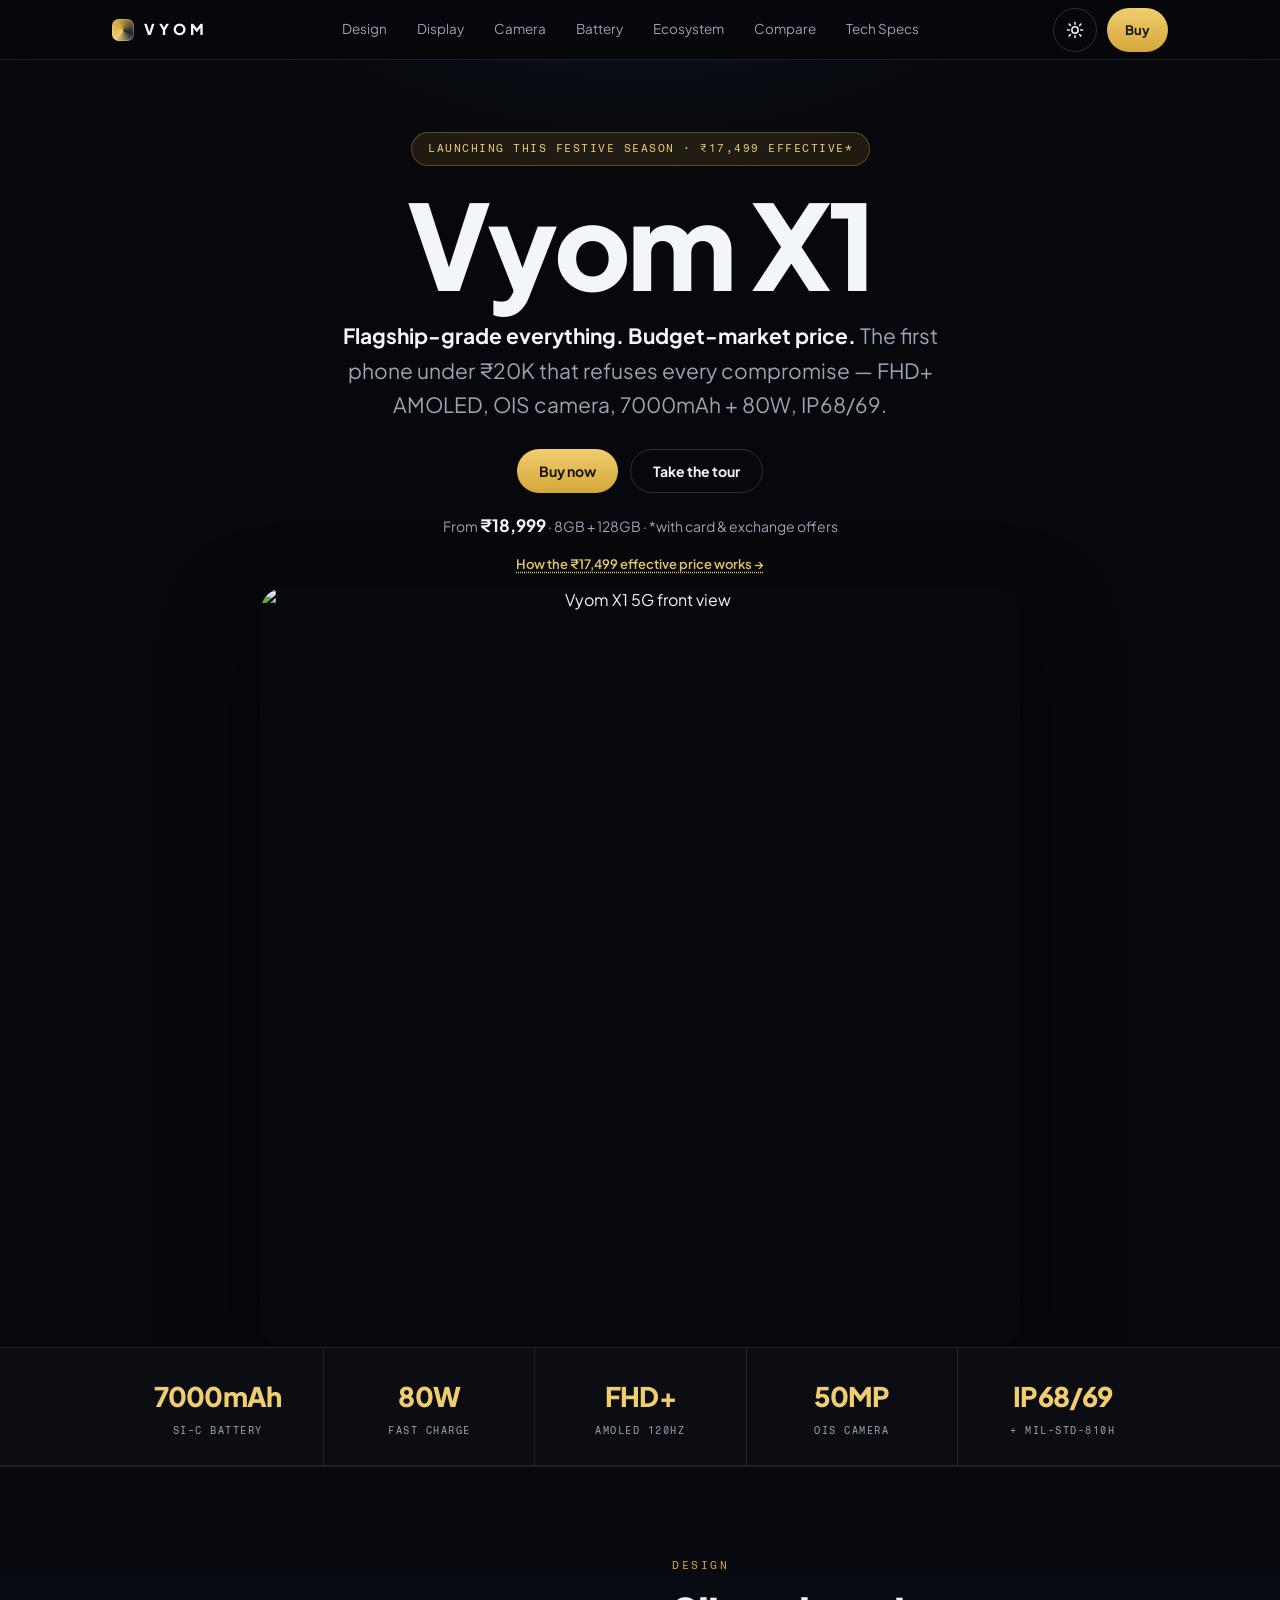
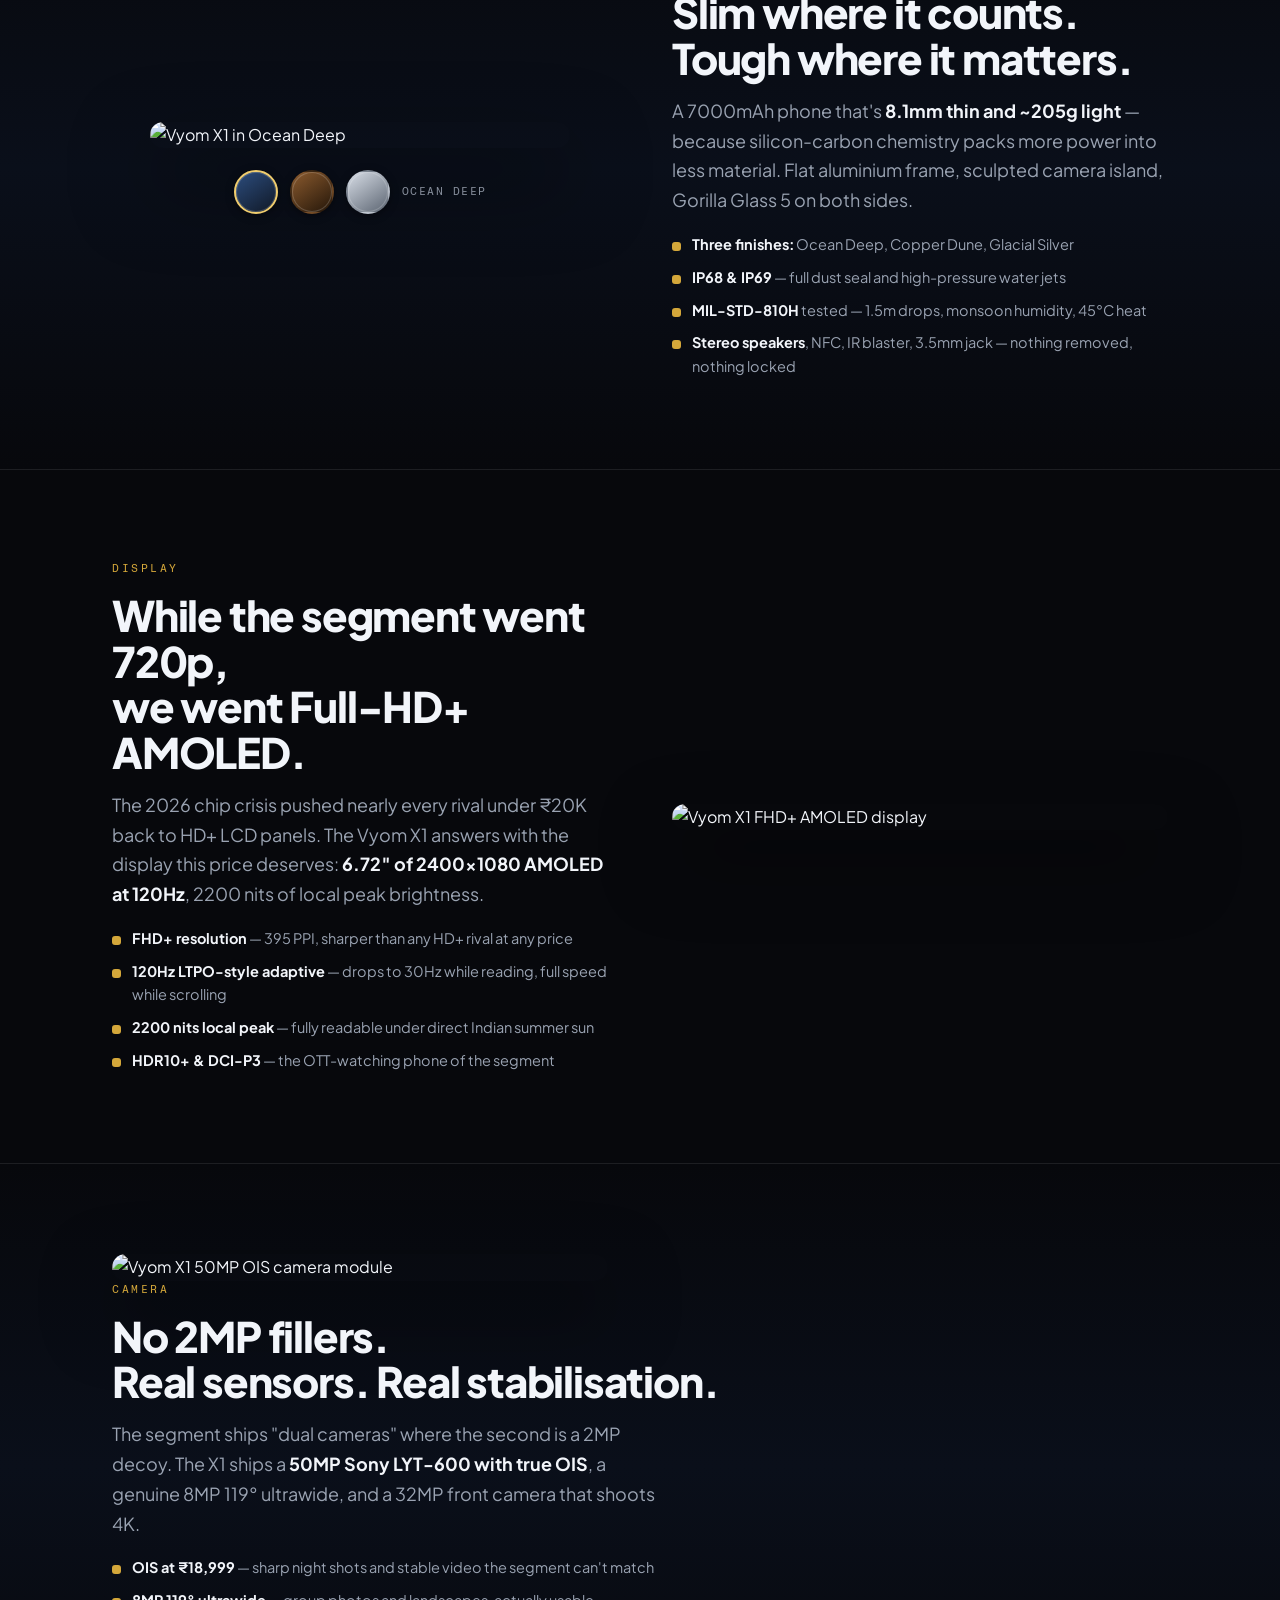
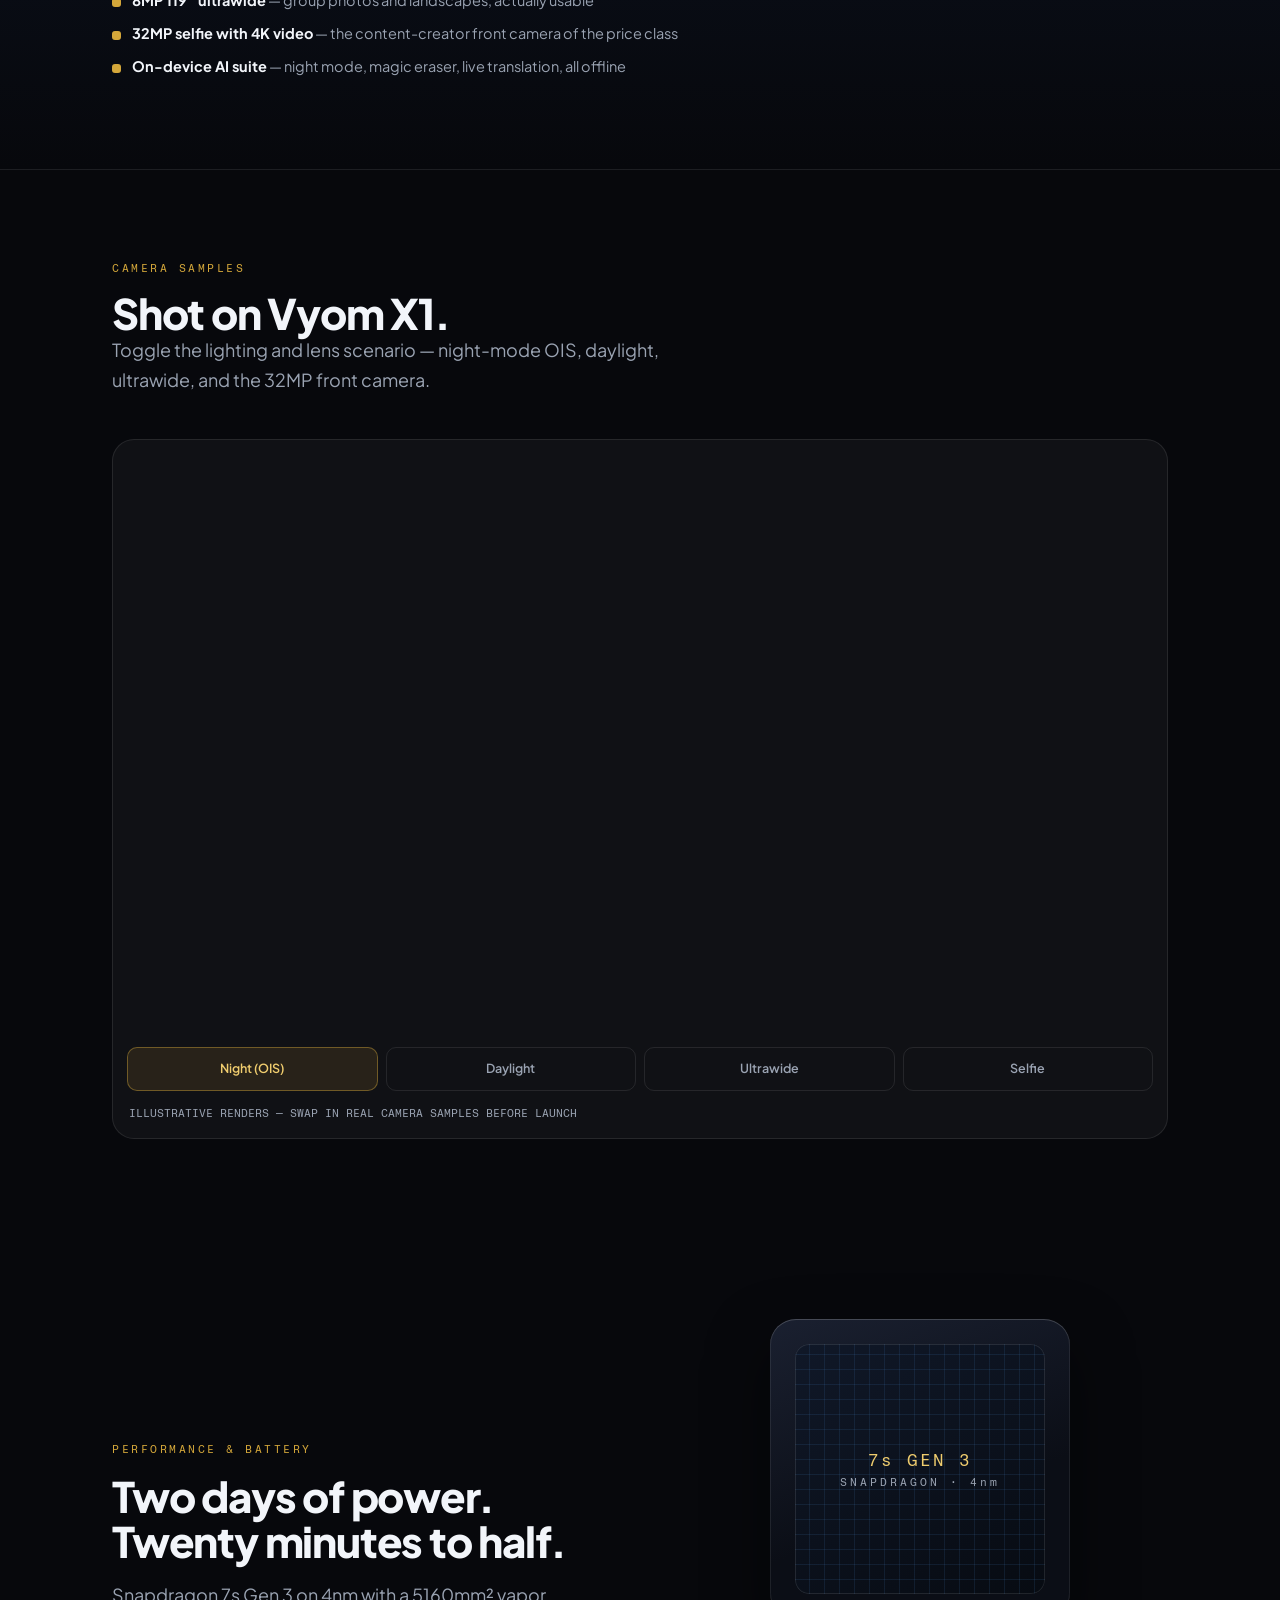
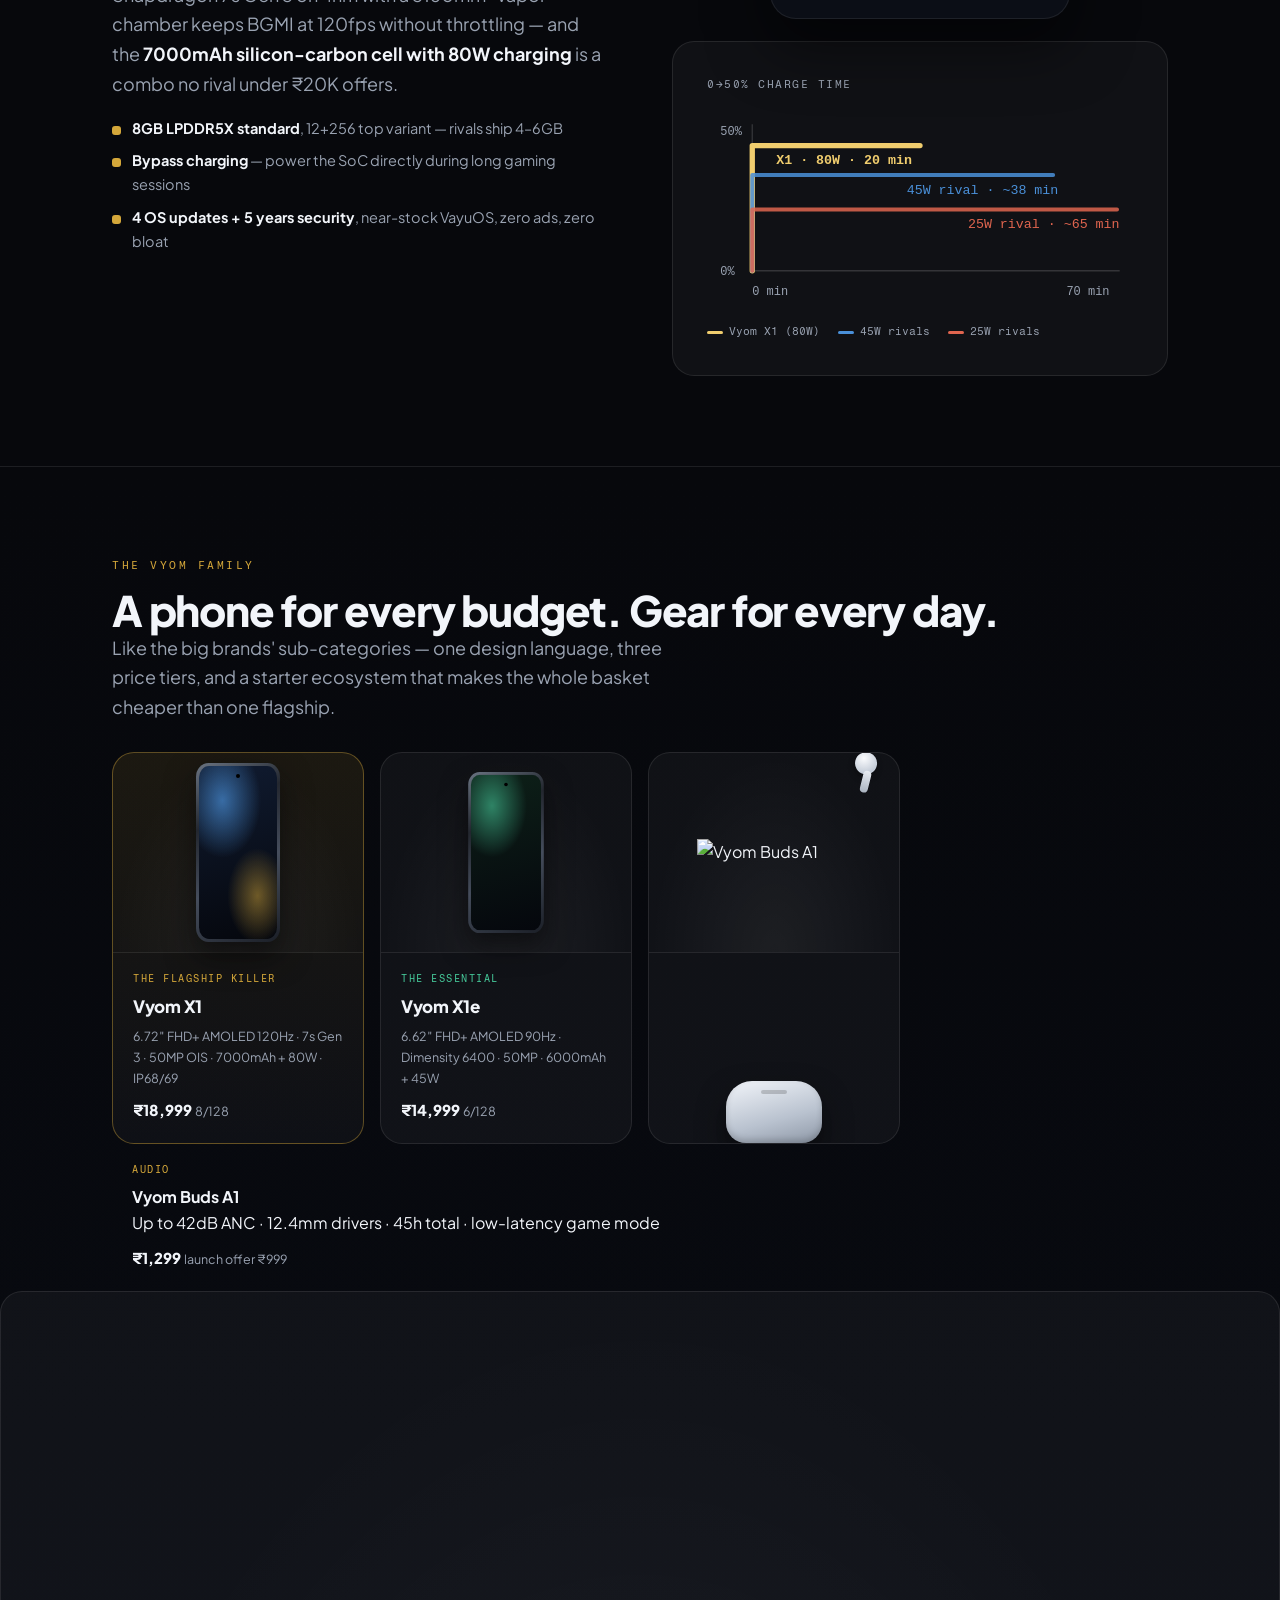
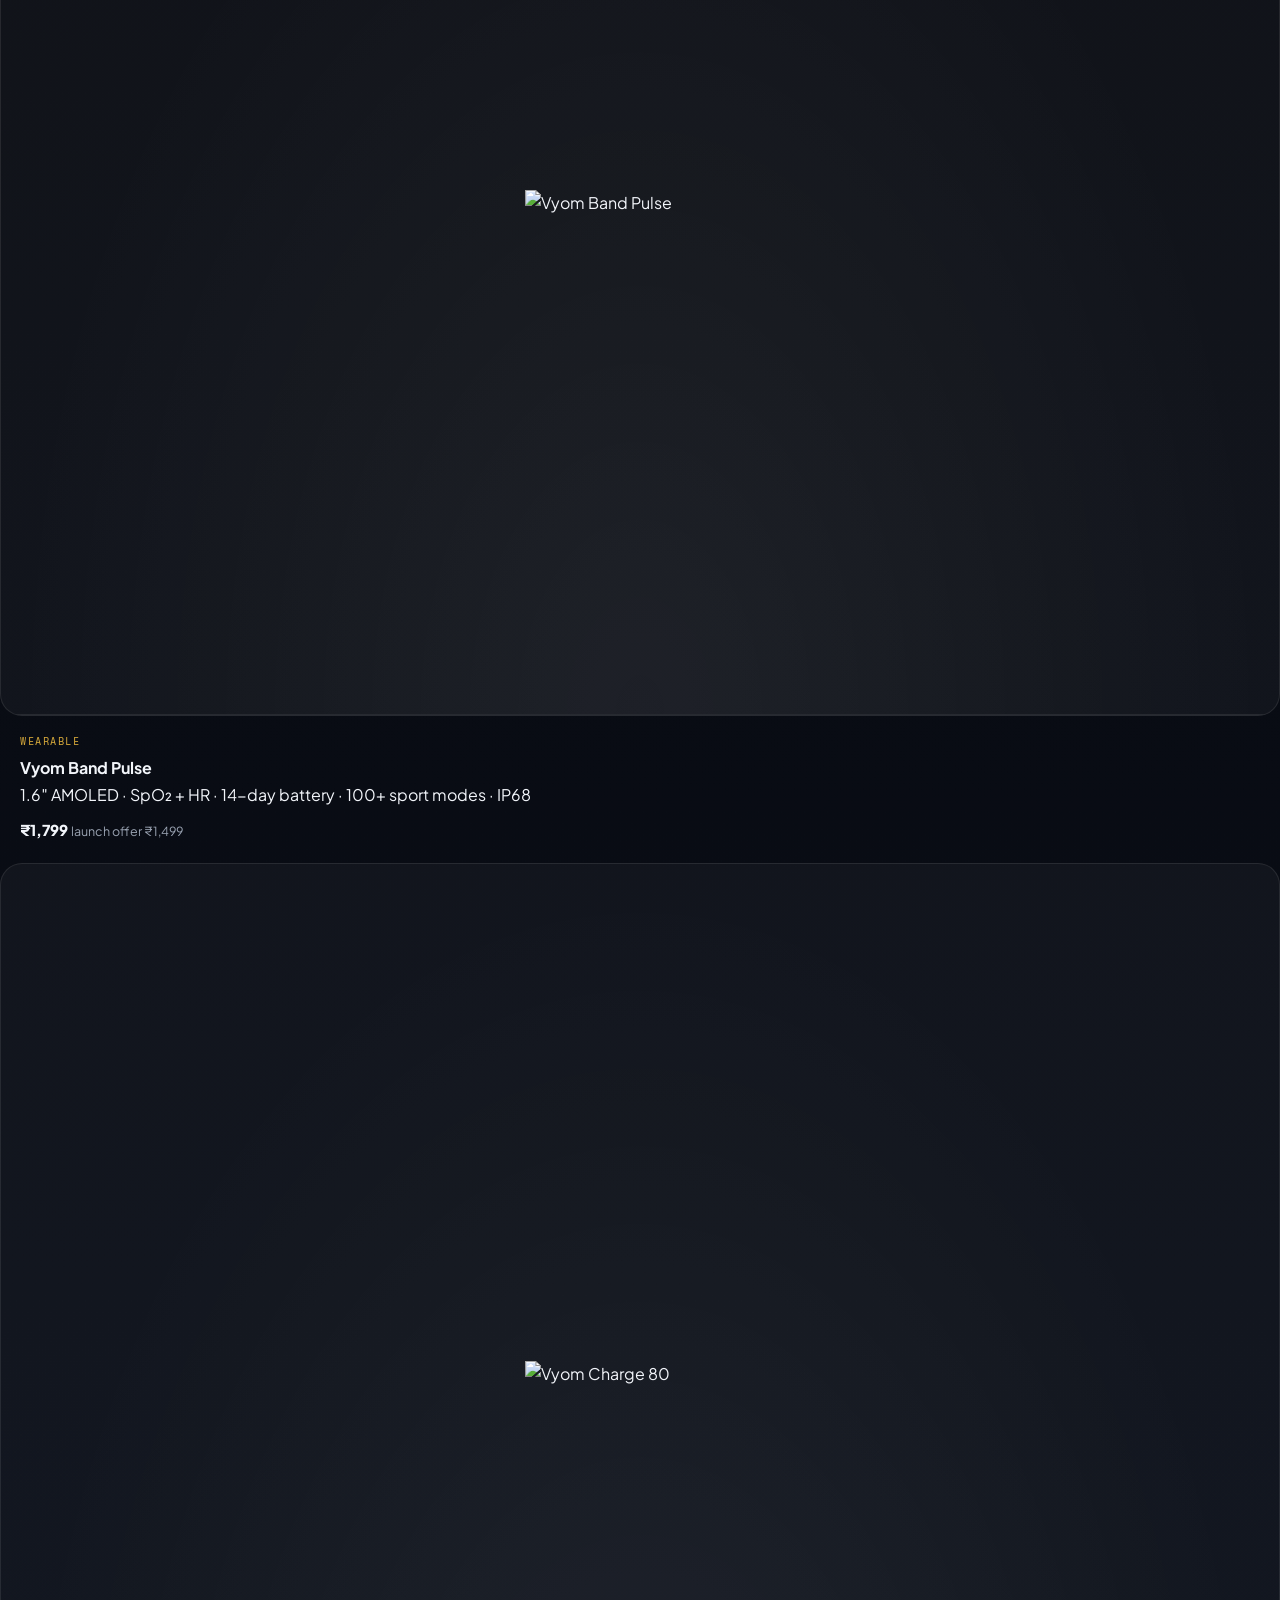
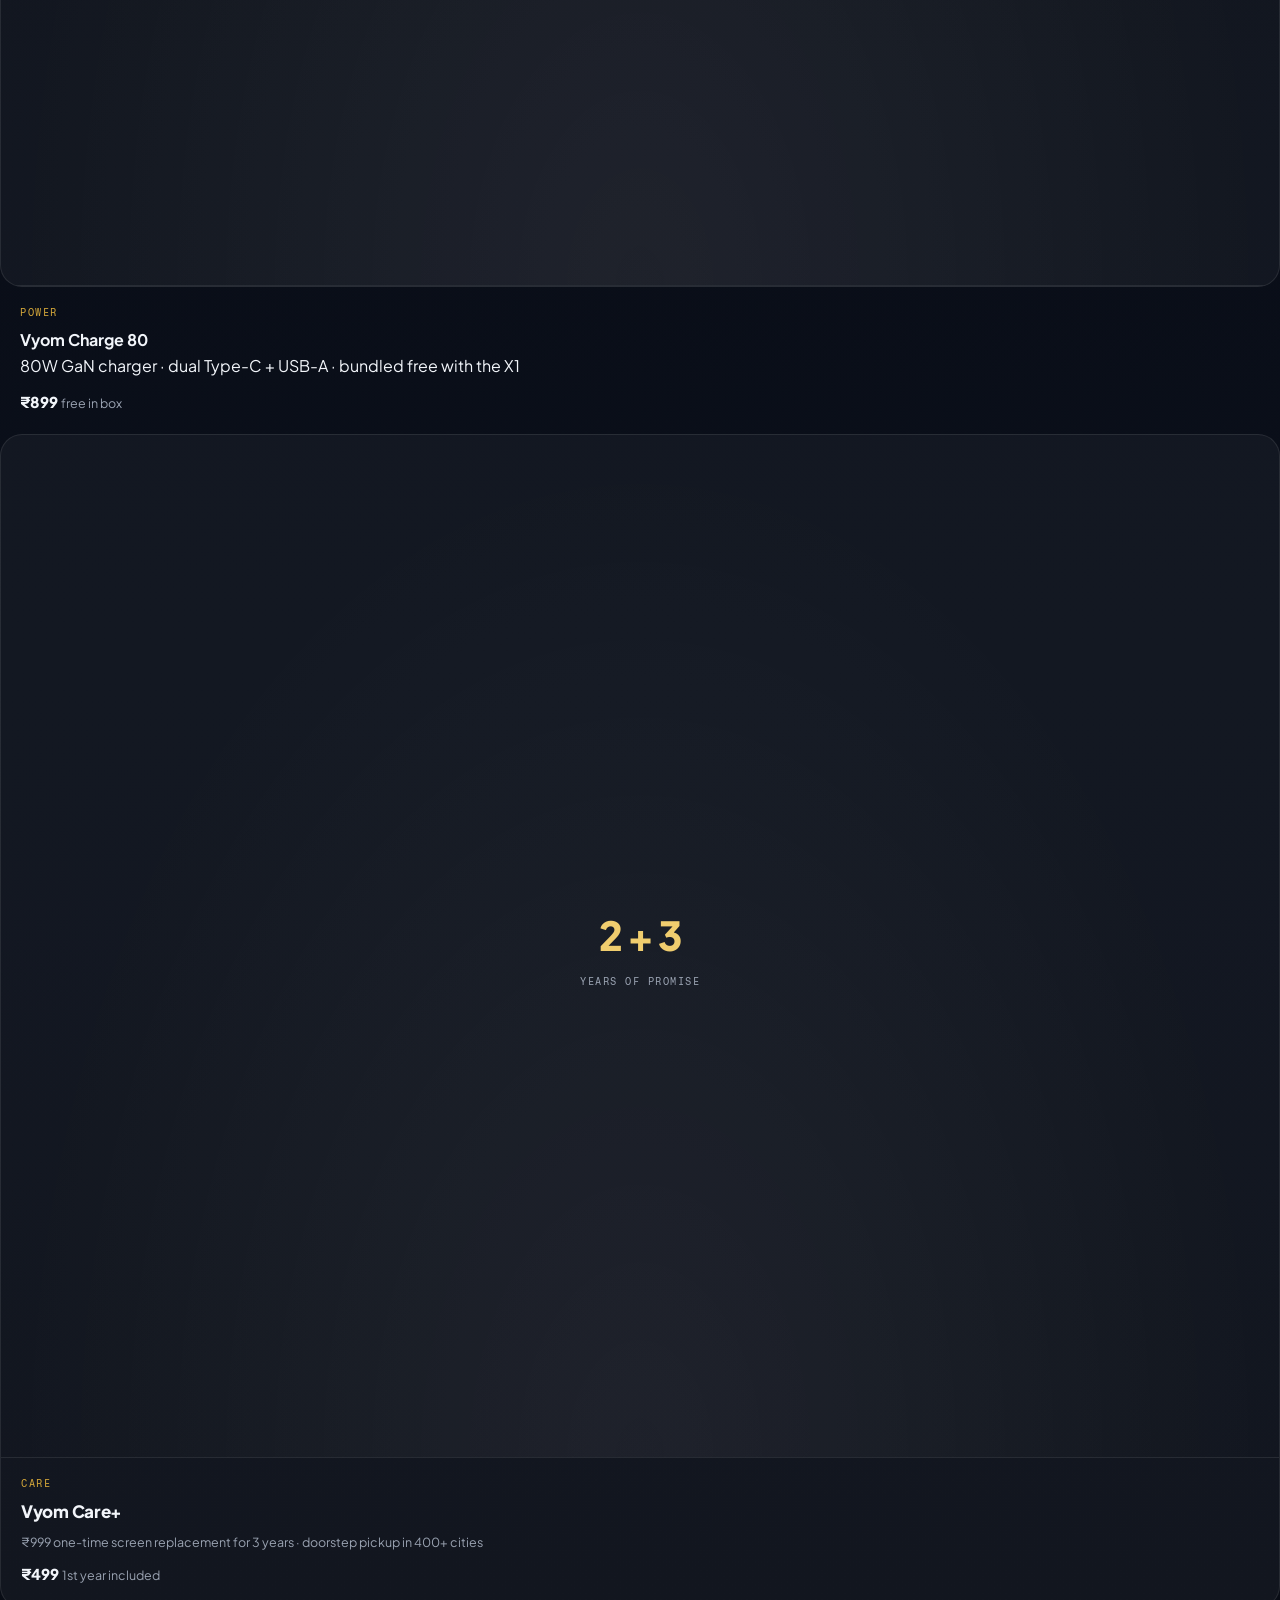
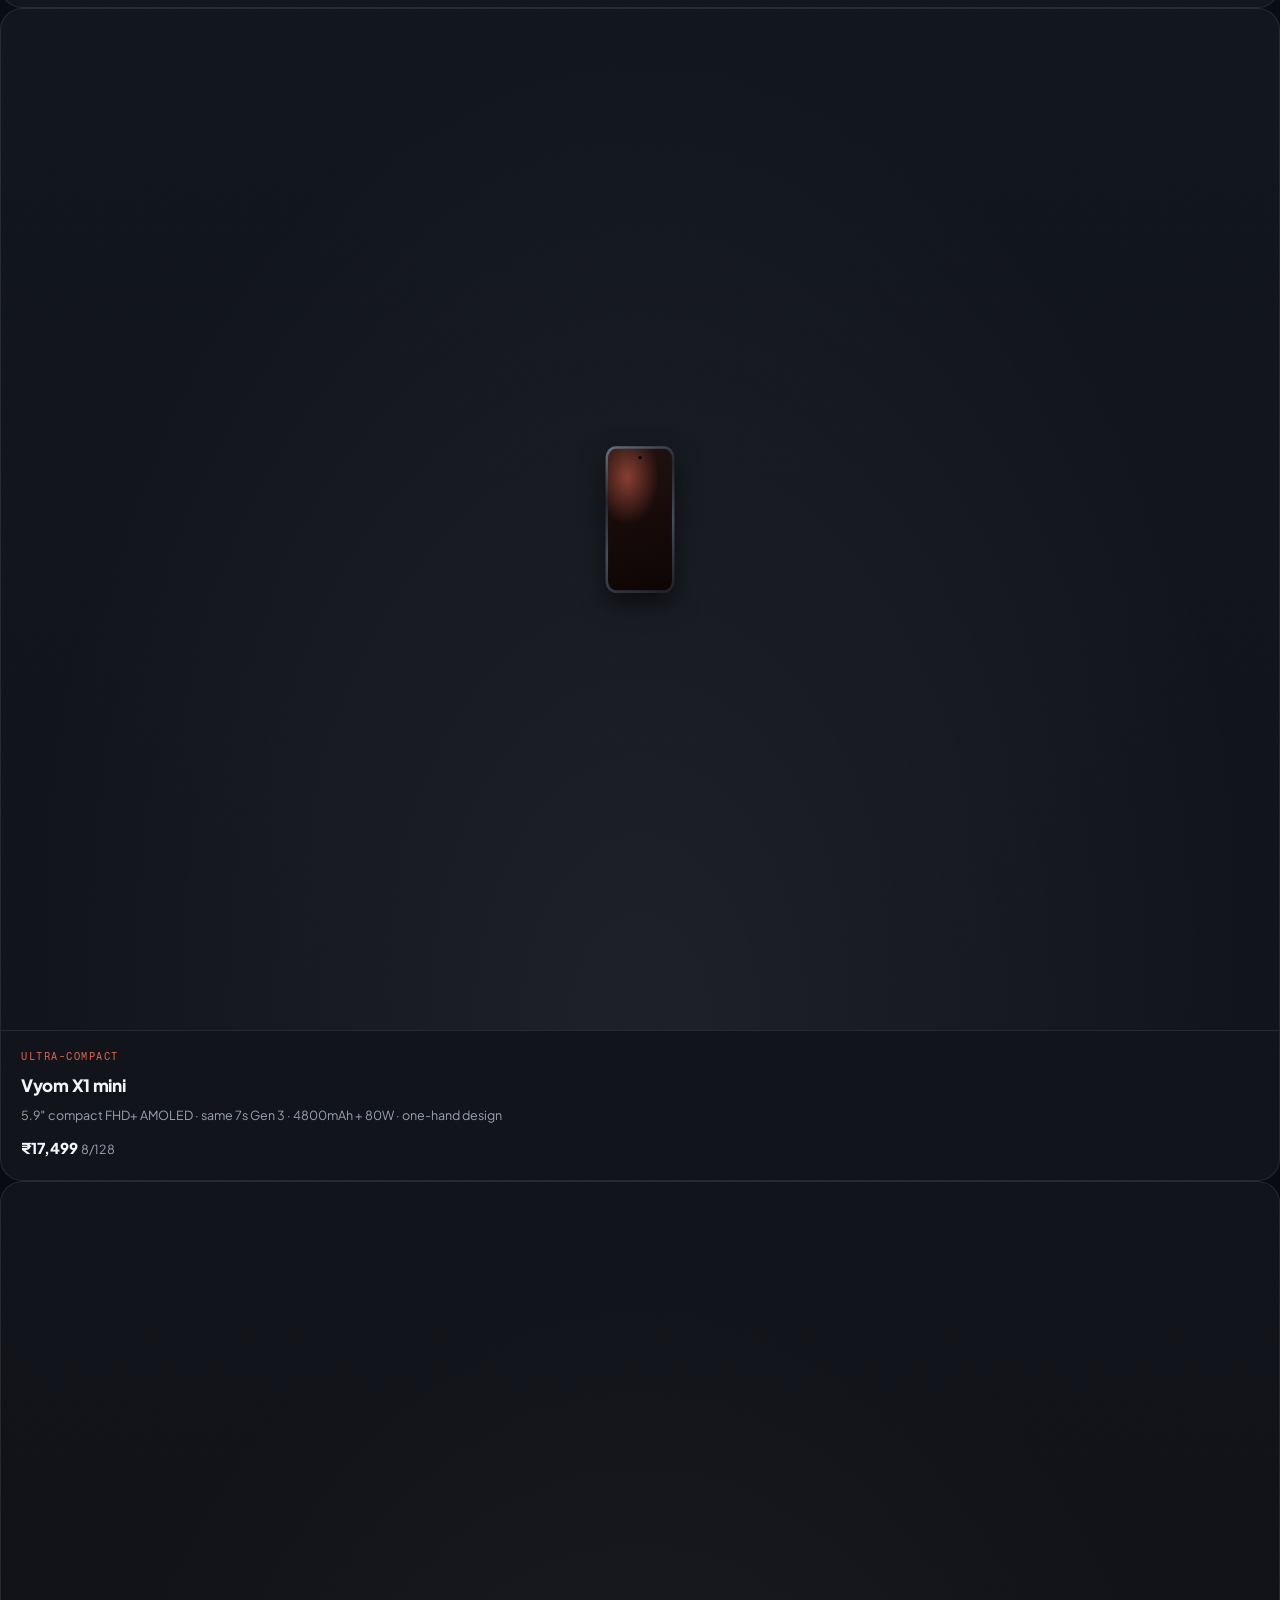
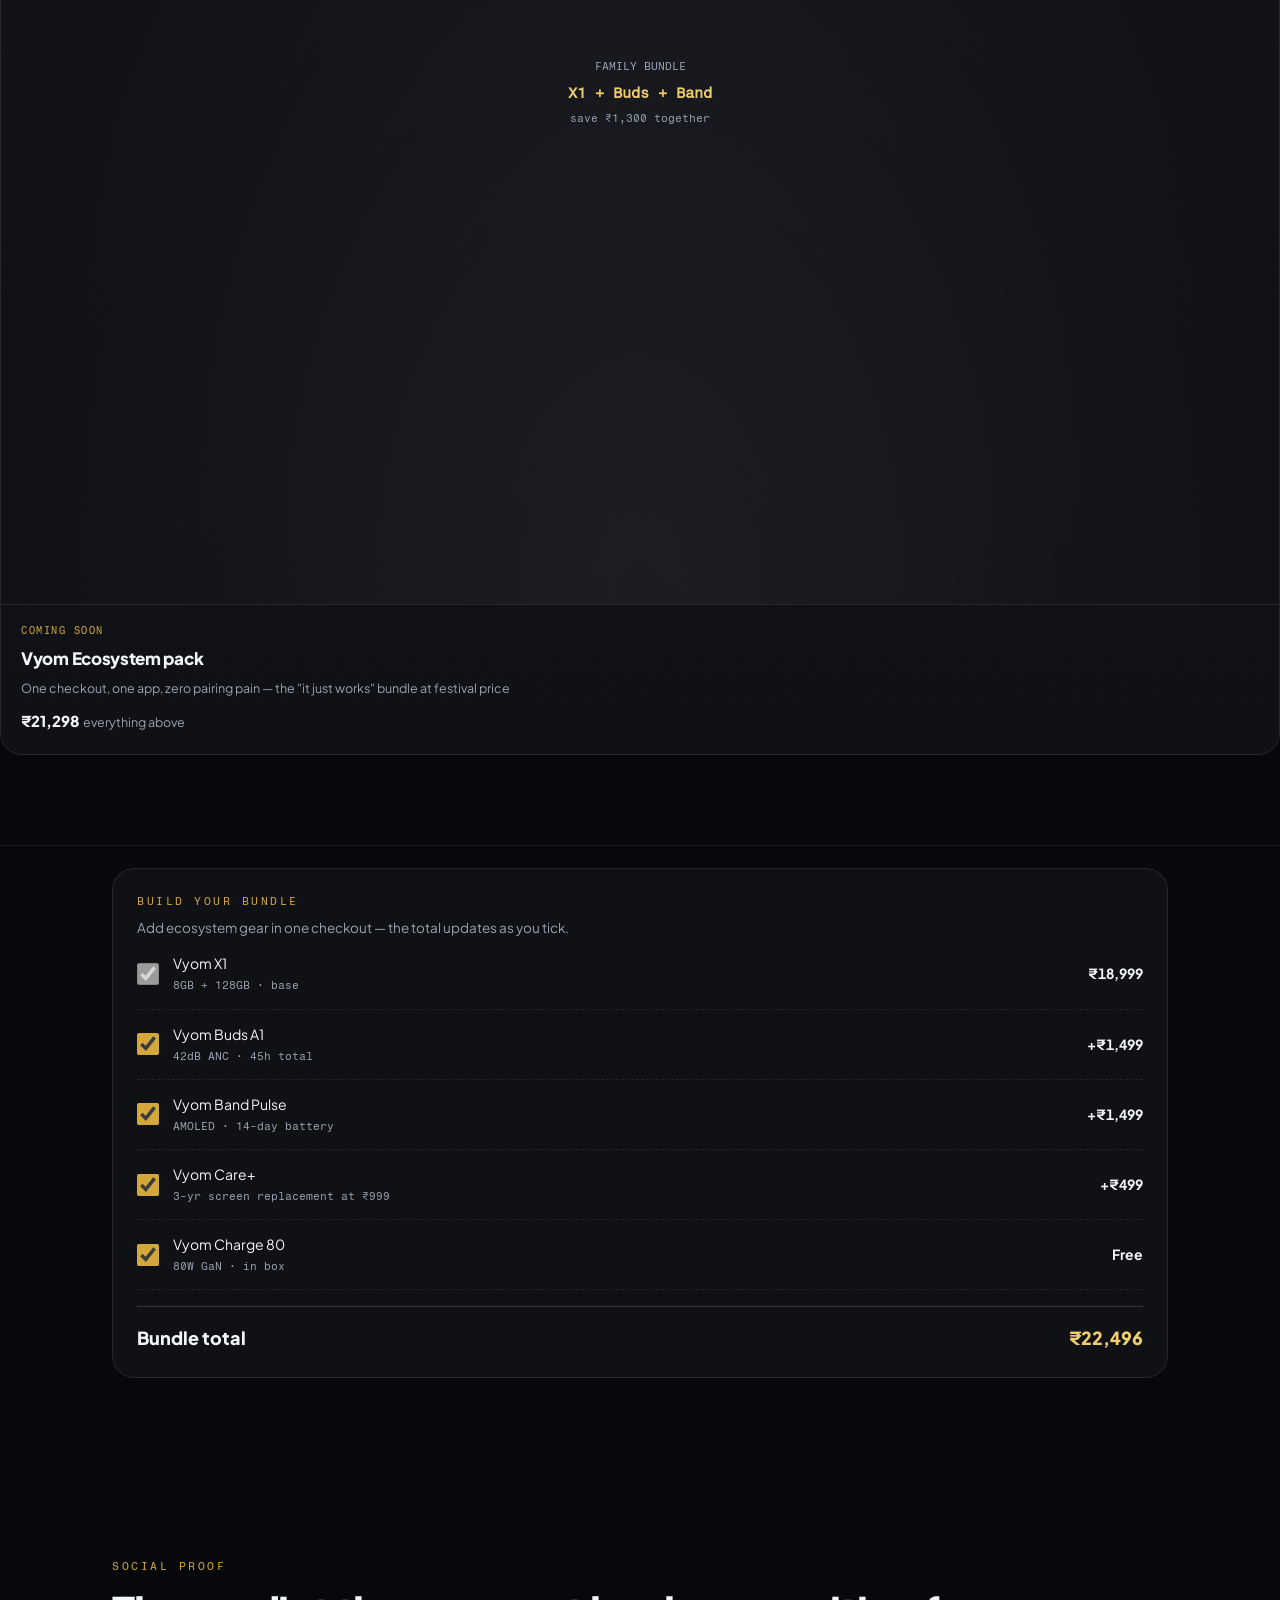
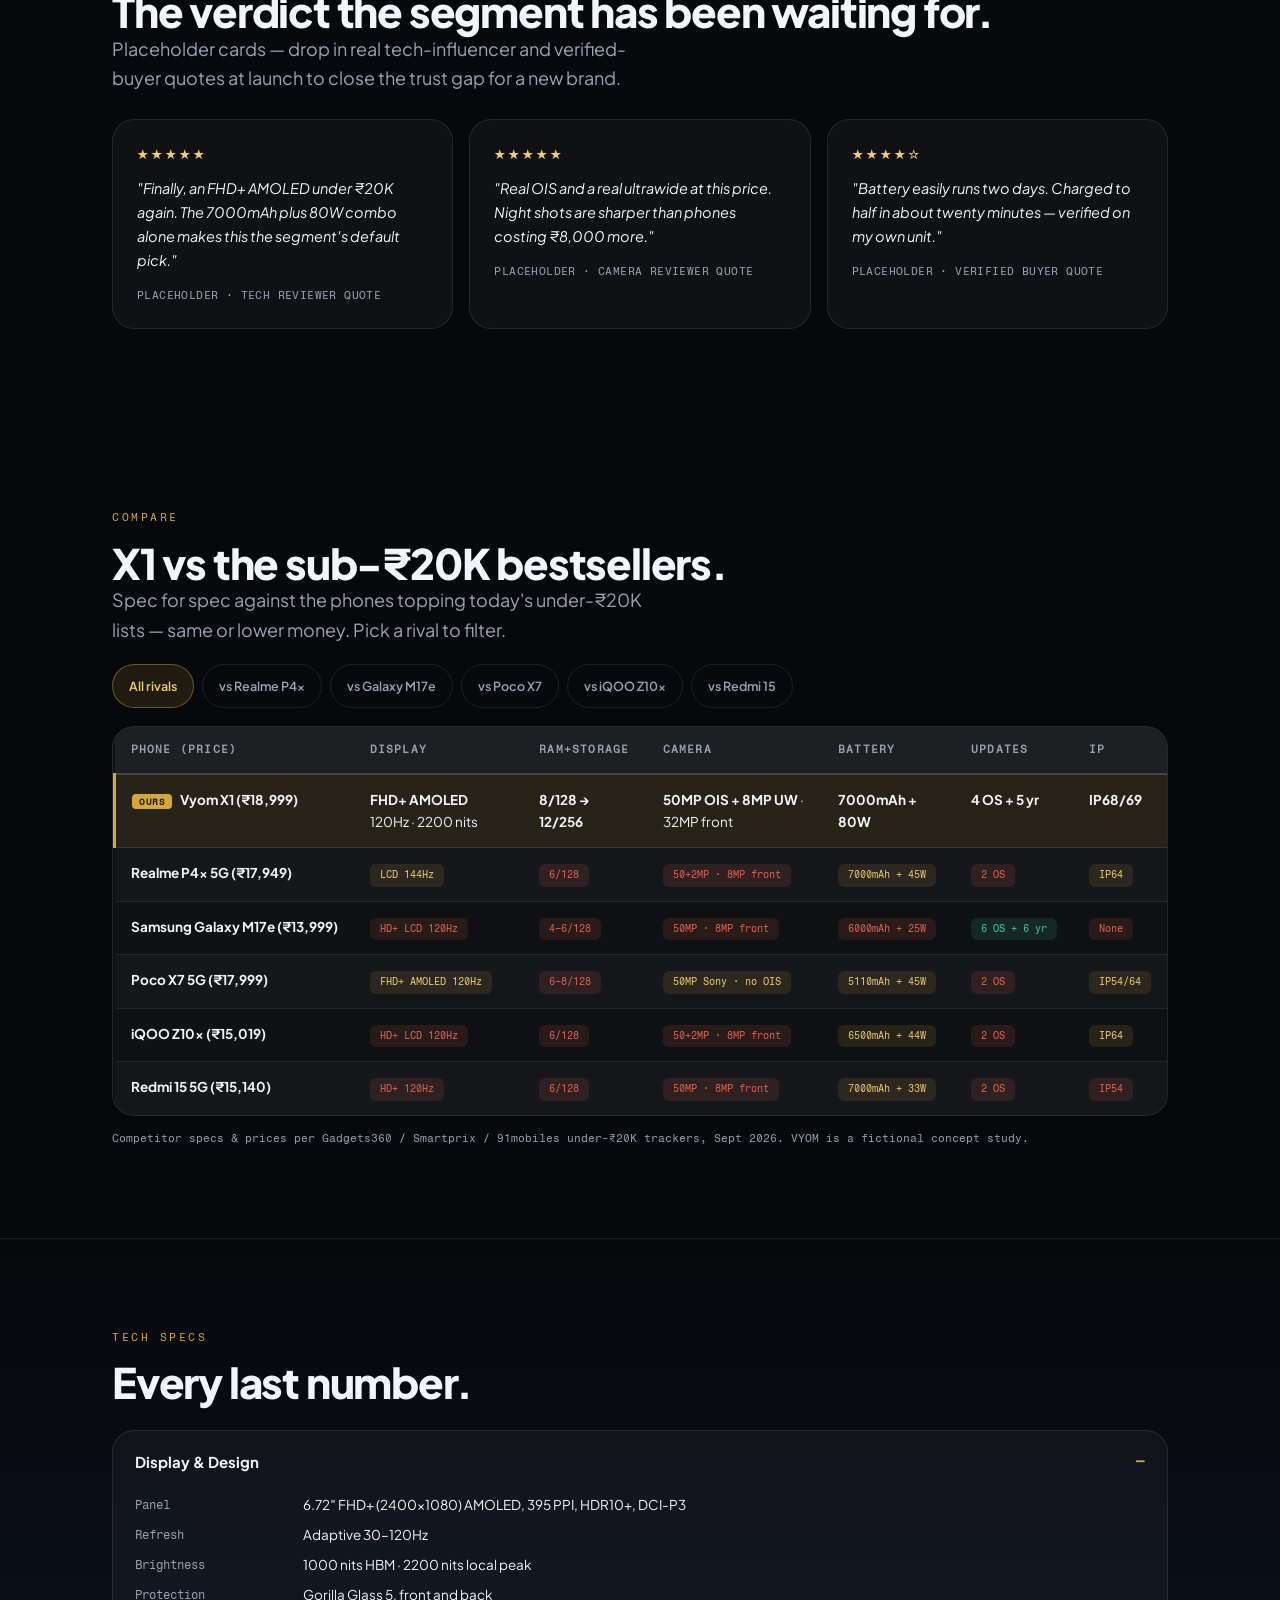
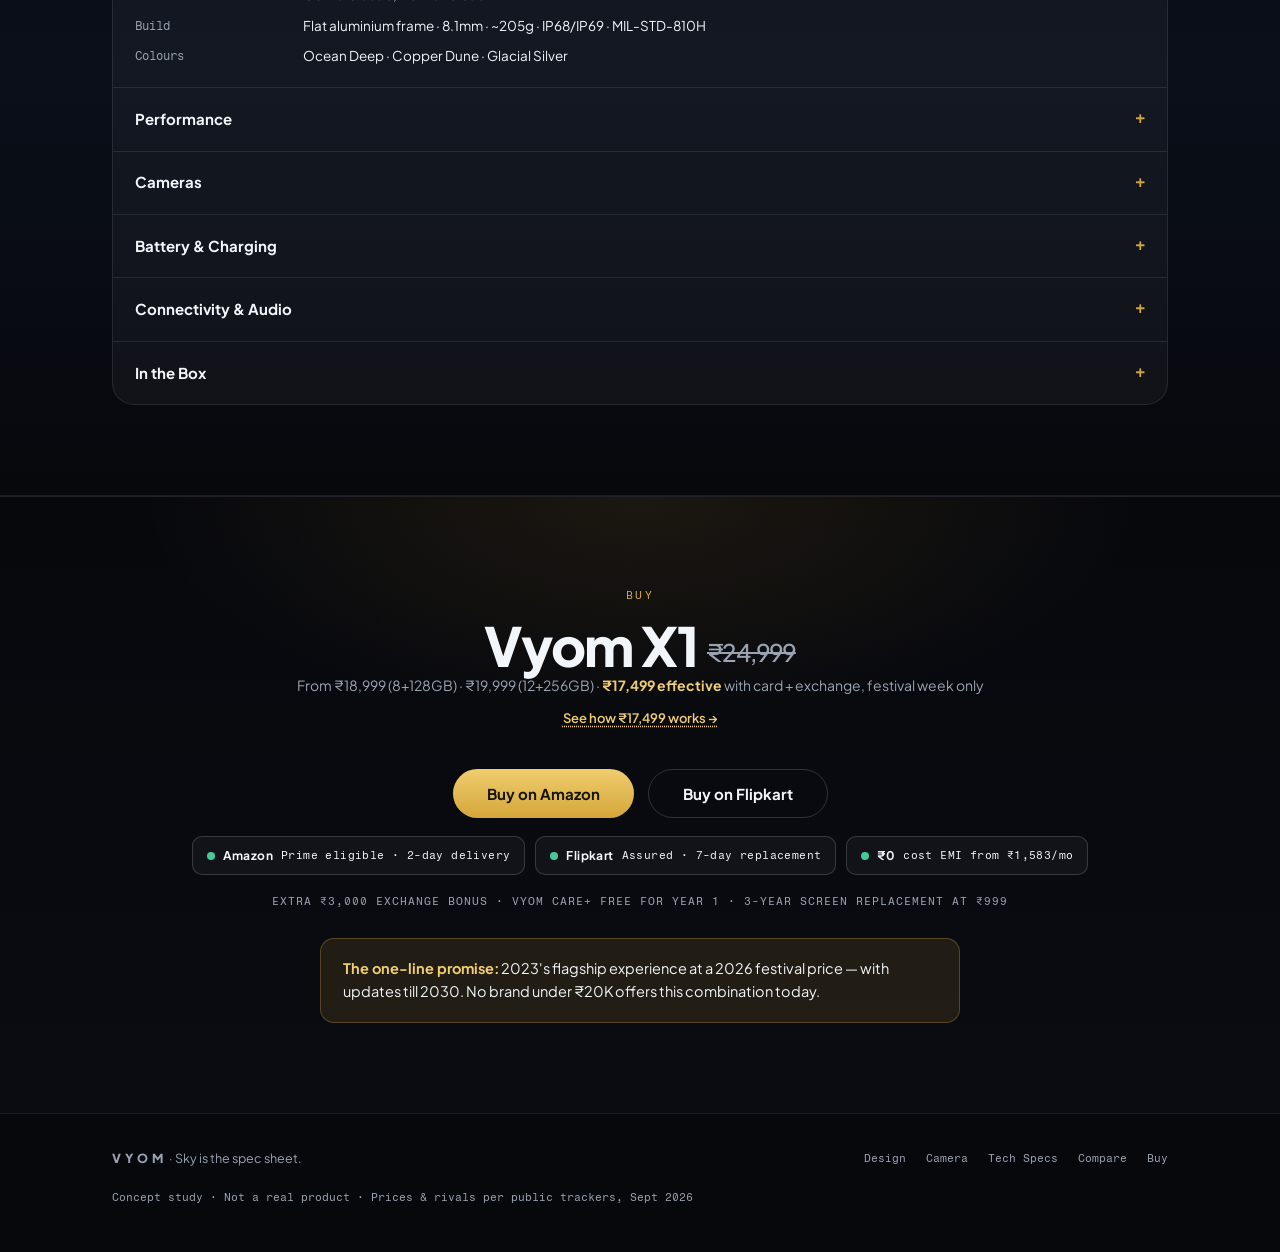
==== review/page-structure.html @ 474e4caf "review bundle: review/page-structure.html" ====
<!DOCTYPE html>
<html lang="en">
<head>
<meta charset="UTF-8">
<meta name="viewport" content="width=device-width, initial-scale=1.0, viewport-fit=cover">
<meta name="theme-color" content="#07080c">
<title>Vyom X1 — Sky is the spec sheet. | VYOM</title>
<link rel="preconnect" href="https://fonts.googleapis.com">
<link rel="preconnect" href="https://fonts.gstatic.com" crossorigin>
<link href="https://fonts.googleapis.com/css2?family=Plus+Jakarta+Sans:ital,wght@0,400;0,500;0,600;0,700;0,800;1,400&family=Fragment+Mono:ital@0;1&display=swap" rel="stylesheet">
<style>
/* ============================================================
   VYOM X1 — product site concept
   Dark-first premium aesthetic · deep navy-black + copper gold
   ============================================================ */
:root {
  --font-body: 'Plus Jakarta Sans', system-ui, sans-serif;
  --font-mono: 'Fragment Mono', 'SF Mono', Consolas, monospace;

  --bg: #07080c;
  --bg-2: #0b0d13;
  --surface: rgba(255,255,255,0.04);
  --surface-2: rgba(255,255,255,0.07);
  --border: rgba(255,255,255,0.09);
  --border-2: rgba(255,255,255,0.16);

  --text: #f2f5fa;
  --text-dim: #9aa3b2;

  --gold: #d4a73a;
  --gold-hi: #f0cd6e;
  --gold-dim: rgba(212,167,58,0.12);
  --blue: #4a90d9;
  --blue-dim: rgba(74,144,217,0.14);
  --green: #46c99a;
  --green-dim: rgba(70,201,154,0.12);
  --red: #e0654f;

  --radius: 22px;
  --nav-h: 60px;
}
* { box-sizing: border-box; margin: 0; padding: 0; }
html { scroll-behavior: smooth; -webkit-text-size-adjust: 100%; }
body {
  font-family: var(--font-body);
  background: var(--bg);
  color: var(--text);
  line-height: 1.65;
  overflow-x: hidden;
  overflow-wrap: break-word;
}
img, svg { max-width: 100%; display: block; }
a { color: inherit; text-decoration: none; }
.grid > *, .flex > * { min-width: 0; }

@keyframes fadeUp { from { opacity: 0; transform: translateY(18px); } to { opacity: 1; transform: translateY(0); } }
@keyframes fadeScale { from { opacity: 0; transform: scale(0.95); } to { opacity: 1; transform: scale(1); } }
@keyframes floaty { 0%,100% { transform: translateY(0); } 50% { transform: translateY(-10px); } }
@media (prefers-reduced-motion: reduce) {
  *, *::before, *::after { animation-duration: 0.01ms !important; animation-iteration-count: 1 !important; transition-duration: 0.01ms !important; }
  html { scroll-behavior: auto; }
}

.wrap { max-width: 1120px; margin: 0 auto; padding: 0 clamp(18px, 4vw, 32px); }

/* ---------------- NAV ---------------- */
.nav {
  position: sticky; top: 0; z-index: 100; height: var(--nav-h);
  background: rgba(7,8,12,0.72);
  backdrop-filter: saturate(160%) blur(18px);
  -webkit-backdrop-filter: saturate(160%) blur(18px);
  border-bottom: 1px solid var(--border);
}
.nav__inner { max-width: 1120px; margin: 0 auto; padding: 0 clamp(18px, 4vw, 32px); height: 100%; display: flex; align-items: center; justify-content: space-between; gap: 16px; }
.brandmark { display: flex; align-items: center; gap: 10px; font-weight: 800; letter-spacing: 4px; font-size: 15px; }
.brandmark__dot { width: 22px; height: 22px; border-radius: 7px; background: conic-gradient(from 220deg, #f0cd6e, #d4a73a 30%, #1c2130 70%, #f0cd6e); box-shadow: inset 0 0 0 1px rgba(255,255,255,0.25); }
.nav__links { display: flex; gap: clamp(14px, 2.4vw, 30px); font-size: 13.5px; color: var(--text-dim); }
.nav__links a { transition: color 0.15s ease; white-space: nowrap; }
.nav__links a:hover { color: var(--text); }
.btn {
  display: inline-flex; align-items: center; justify-content: center; gap: 8px;
  font-family: var(--font-body); font-weight: 700; font-size: 14px;
  padding: 11px 22px; border-radius: 100px; cursor: pointer; border: none;
  transition: transform 0.15s ease, background 0.15s ease, color 0.15s ease;
}
.btn:active { transform: scale(0.97); }
.btn--gold { background: linear-gradient(180deg, var(--gold-hi), var(--gold)); color: #171400; }
.btn--gold:hover { filter: brightness(1.06); }
.btn--ghost { background: transparent; color: var(--text); border: 1px solid var(--border-2); }
.btn--ghost:hover { background: var(--surface); }
.nav .btn { padding: 8px 18px; font-size: 13px; }

/* mobile chip nav */
.chipnav { display: none; background: rgba(7,8,12,0.85); backdrop-filter: blur(14px); -webkit-backdrop-filter: blur(14px); border-bottom: 1px solid var(--border); position: sticky; top: var(--nav-h); z-index: 99; }
.chipnav__row { display: flex; gap: 8px; overflow-x: auto; padding: 10px 18px; scrollbar-width: none; }
.chipnav__row::-webkit-scrollbar { display: none; }
.chipnav a { flex-shrink: 0; font-size: 12.5px; font-weight: 600; color: var(--text-dim); border: 1px solid var(--border); border-radius: 100px; padding: 7px 14px; }

/* ---------------- shared type ---------------- */
.kicker { font-family: var(--font-mono); font-size: 11px; letter-spacing: 2.5px; text-transform: uppercase; color: var(--gold); margin-bottom: 12px; }
.h-xl { font-size: clamp(30px, 5.4vw, 54px); font-weight: 800; letter-spacing: -1.6px; line-height: 1.04; }
.h-lg { font-size: clamp(26px, 4.2vw, 42px); font-weight: 800; letter-spacing: -1.2px; line-height: 1.08; }
.lead { font-size: clamp(15.5px, 1.8vw, 18px); color: var(--text-dim); max-width: 560px; }
.lead b, .lead strong { color: var(--text); }
.gold { color: var(--gold-hi); }

/* ================= HERO ================= */
.hero { position: relative; padding: clamp(48px, 8vh, 96px) 0 0; text-align: center; overflow: hidden; }
.hero::before {
  content: ''; position: absolute; inset: -40% -20% auto; height: 120%;
  background: radial-gradient(ellipse 50% 45% at 50% 12%, rgba(74,144,217,0.16) 0%, transparent 65%);
  pointer-events: none;
}
.hero__badge { display: inline-flex; align-items: center; gap: 8px; font-family: var(--font-mono); font-size: 11px; letter-spacing: 1.5px; color: var(--gold-hi); border: 1px solid rgba(212,167,58,0.35); background: var(--gold-dim); border-radius: 100px; padding: 7px 16px; margin-bottom: 22px; animation: fadeScale 0.5s ease-out both; }
.hero h1 { font-size: clamp(52px, 11vw, 118px); font-weight: 800; letter-spacing: -3.5px; line-height: 0.94; animation: fadeUp 0.6s ease-out both; }
.hero h1 em { font-style: italic; font-weight: 400; color: var(--text-dim); }
.hero__tag { margin: 20px auto 26px; max-width: 620px; font-size: clamp(16px, 2.4vw, 21px); color: var(--text-dim); animation: fadeUp 0.6s 0.08s ease-out both; }
.hero__tag b { color: var(--text); }
.hero__cta { display: flex; gap: 12px; justify-content: center; flex-wrap: wrap; animation: fadeUp 0.6s 0.14s ease-out both; }
.hero__price { margin-top: 18px; font-size: 14px; color: var(--text-dim); animation: fadeUp 0.6s 0.2s ease-out both; }
.hero__price b { color: var(--text); font-size: 17px; }

/* ---- 3D phone render (front) ---- */
.stage { position: relative; margin: clamp(36px, 6vh, 64px) auto 0; max-width: 560px; padding-bottom: clamp(40px, 8vh, 80px); }
.stage::before { /* floor glow */
  content: ''; position: absolute; left: 50%; bottom: 8px; transform: translateX(-50%);
  width: 78%; height: 46px; border-radius: 50%;
  background: radial-gradient(ellipse, rgba(74,144,217,0.22) 0%, rgba(212,167,58,0.08) 45%, transparent 72%);
  filter: blur(6px);
}
.phone3d {
  position: relative; z-index: 2; width: min(262px, 62vw); aspect-ratio: 9/19.2;
  margin: 0 auto; border-radius: 17% / 8.6%;
  background: linear-gradient(150deg, #6a7482 0%, #23272f 22%, #454d5c 52%, #1b1f27 78%, #3d4450 100%); /* titanium frame */
  padding: clamp(4px, 0.9vw, 6px);
  box-shadow: 0 40px 80px rgba(0,0,0,0.62), 0 8px 28px rgba(0,0,0,0.5), inset 0 0 0 1px rgba(255,255,255,0.06);
  animation: floaty 7s ease-in-out infinite;
}
.phone3d__screen {
  position: relative; width: 100%; height: 100%; border-radius: 15.4% / 7.8%; overflow: hidden;
  background:
    radial-gradient(ellipse 90% 60% at 28% 18%, rgba(74,144,217,0.75) 0%, transparent 55%),
    radial-gradient(ellipse 70% 50% at 78% 78%, rgba(212,167,58,0.55) 0%, transparent 55%),
    radial-gradient(ellipse 50% 40% at 60% 40%, rgba(120,70,180,0.30) 0%, transparent 60%),
    linear-gradient(165deg, #101b30 0%, #05070d 58%, #0b1220 100%);
}
.phone3d__screen::before { /* curved-glass glare */
  content: ''; position: absolute; inset: 0;
  background: linear-gradient(115deg, transparent 32%, rgba(255,255,255,0.10) 40%, rgba(255,255,255,0.02) 46%, transparent 54%);
}
.phone3d__punch { position: absolute; top: 2.6%; left: 50%; transform: translateX(-50%); width: 3.6%; aspect-ratio: 1; border-radius: 50%; background: #000; box-shadow: 0 0 0 1.5px #151a24, inset 0 0 2px rgba(80,120,200,0.6); }
.phone3d__statusbar { position: absolute; top: 2.8%; left: 8%; right: 8%; display: flex; justify-content: space-between; font-family: var(--font-mono); font-size: clamp(7px, 1.5vw, 9px); color: rgba(255,255,255,0.75); }
.phone3d__lock { position: absolute; bottom: 9%; left: 0; right: 0; text-align: center; }
.phone3d__lock .t1 { font-size: clamp(17px, 4.4vw, 24px); font-weight: 800; letter-spacing: -0.5px; }
.phone3d__lock .t2 { font-family: var(--font-mono); font-size: clamp(6.5px, 1.4vw, 9px); letter-spacing: 2.5px; text-transform: uppercase; color: var(--gold-hi); margin-top: 4px; }
.phone3d__home { position: absolute; bottom: 2.4%; left: 50%; transform: translateX(-50%); width: 26%; height: 1.1%; border-radius: 100px; background: rgba(255,255,255,0.85); }
.p3d-btn { position: absolute; width: 0.9%; border-radius: 3px; background: linear-gradient(180deg, #4c5565, #262b35); }
.p3d-btn--power { right: -1.2%; top: 21.5%; height: 7.5%; }
.p3d-btn--vol { left: -1.2%; top: 18%; height: 11%; }

/* ---- colorway switcher ---- */
.swatches { display: flex; gap: 12px; justify-content: center; align-items: center; margin-top: 6px; flex-wrap: wrap; }
.swatch { width: 44px; height: 44px; border-radius: 50%; border: 2px solid transparent; cursor: pointer; padding: 0; position: relative; box-shadow: inset 0 0 0 1px rgba(255,255,255,0.18), 0 2px 8px rgba(0,0,0,0.4); transition: transform 0.15s ease; }
.swatch:active { transform: scale(0.94); }
.swatch[aria-pressed="true"] { border-color: var(--gold-hi); }
/* colorways via data-attr on .phoneback */
.swatches__label { font-family: var(--font-mono); font-size: 11px; letter-spacing: 1.5px; text-transform: uppercase; color: var(--text-dim); }

/* ---------------- stat strip ---------------- */
.stats { border-block: 1px solid var(--border); background: var(--bg-2); }
.stats__row { display: grid; grid-template-columns: repeat(5, 1fr); }
.stat { padding: 26px 18px; text-align: center; border-left: 1px solid var(--border); }
.stat:first-child { border-left: none; }
.stat__v { font-size: clamp(19px, 2.6vw, 27px); font-weight: 800; letter-spacing: -0.8px; color: var(--gold-hi); }
.stat__l { font-family: var(--font-mono); font-size: 10px; letter-spacing: 1.5px; text-transform: uppercase; color: var(--text-dim); margin-top: 4px; }

/* ---------------- story sections ---------------- */
.sec { padding: clamp(64px, 10vh, 120px) 0; }
.sec--alt { background: linear-gradient(180deg, var(--bg) 0%, #0a0f1a 50%, var(--bg) 100%); border-block: 1px solid var(--border); }
.duo { display: grid; grid-template-columns: 1fr 1fr; gap: clamp(28px, 5vw, 64px); align-items: center; }
.duo--flip .duo__media { order: 2; }
.duo__copy .kicker { margin-bottom: 14px; }
.duo__copy p { margin-top: 16px; }
.duo__copy ul { margin-top: 18px; list-style: none; }
.duo__copy li { position: relative; padding-left: 20px; font-size: 14.5px; color: var(--text-dim); margin-top: 9px; }
.duo__copy li::before { content: ''; position: absolute; left: 0; top: 9px; width: 9px; height: 9px; border-radius: 3px; background: var(--gold); }
.duo__copy li b { color: var(--text); }

/* back-of-phone 3D render */
.phoneback {
  position: relative; width: min(238px, 58vw); aspect-ratio: 9/19.2; margin: 0 auto;
  border-radius: 17% / 8.6%; padding: clamp(4px, 0.9vw, 6px);
  background: linear-gradient(150deg, #6a7482, #23272f 30%, #454d5c 60%, #1b1f27);
  box-shadow: 0 40px 80px rgba(0,0,0,0.6), 0 8px 28px rgba(0,0,0,0.45);
  transition: background 0.4s ease;
}
.phoneback__panel { position: relative; width: 100%; height: 100%; border-radius: 15.4% / 7.8%; overflow: hidden; transition: background 0.4s ease; }
.phoneback__panel::after { content: ''; position: absolute; inset: 0; background: linear-gradient(70deg, transparent 38%, rgba(255,255,255,0.07) 44%, transparent 52%); }
/* colorways via data-attr on .phoneback */
.phoneback[data-c="ocean"] .phoneback__panel { background: radial-gradient(ellipse 120% 90% at 25% 12%, #2c4d7e 0%, #14213a 48%, #0c1526 100%); }
.phoneback[data-c="copper"] .phoneback__panel { background: radial-gradient(ellipse 120% 90% at 25% 12%, #8a5a2e 0%, #4a2f1a 50%, #241609 100%); }
.phoneback[data-c="silver"] .phoneback__panel { background: radial-gradient(ellipse 130% 95% at 28% 10%, #d7dde6 0%, #9aa5b4 45%, #5c6572 100%); }
.phoneback__cam {
  position: absolute; top: 7.5%; left: 9%; width: 47%; aspect-ratio: 1.02; border-radius: 24%;
  background: linear-gradient(150deg, #2b3444, #101623 55%, #223046);
  box-shadow: inset 0 1px 0 rgba(255,255,255,0.12), inset 0 -2px 6px rgba(0,0,0,0.5), 0 4px 14px rgba(0,0,0,0.4);
  display: grid; grid-template-columns: 1fr 1fr; place-items: center; padding: 9%; gap: 2%;
}
.lens { width: 42%; aspect-ratio: 1; border-radius: 50%; position: relative; display: grid; place-items: center;
  background: conic-gradient(from 210deg, #77839a, #131720 25%, #626e85 50%, #0a0d13 75%, #77839a);
  box-shadow: 0 0 0 2px rgba(255,255,255,0.06), 0 2px 6px rgba(0,0,0,0.6);
}
.lens::before { content: ''; width: 68%; aspect-ratio: 1; border-radius: 50%; background: radial-gradient(circle at 36% 30%, #3f6ea8 0%, #0a0f18 58%); box-shadow: inset 0 0 4px rgba(0,0,0,0.9); }
.lens::after { content: ''; position: absolute; top: 22%; left: 26%; width: 16%; height: 12%; border-radius: 50%; background: rgba(255,255,255,0.55); filter: blur(1px); }
.phoneback__logo { position: absolute; bottom: 5.5%; left: 0; right: 0; text-align: center; font-family: var(--font-mono); font-size: clamp(8px, 1.6vw, 11px); letter-spacing: 5px; color: rgba(255,255,255,0.4); }
.phoneback .p3d-btn--power { right: -1.2%; top: 21.5%; height: 7.5%; width: 1%; border-radius: 3px; position: absolute; background: linear-gradient(180deg,#4c5565,#262b35); }

/* camera macro render */
.cam-macro { position: relative; width: min(340px, 78vw); aspect-ratio: 1.05; margin: 0 auto; border-radius: 28px;
  background: linear-gradient(150deg, #2b3444, #101623 55%, #223046);
  box-shadow: inset 0 1px 0 rgba(255,255,255,0.14), inset 0 -3px 10px rgba(0,0,0,0.55), 0 30px 70px rgba(0,0,0,0.55);
  padding: 7%; display: grid; grid-template-columns: 1fr 1fr; gap: 5%; place-items: center; }
.cam-macro .lens { width: 46%; }
.cam-macro__flash { width: 20%; aspect-ratio: 1; border-radius: 50%; background: radial-gradient(circle at 40% 35%, #fff7dd, #b39b4e 70%); box-shadow: inset 0 0 4px rgba(120,90,20,0.6); }
.cam-macro__tag { position: absolute; bottom: 5%; left: 0; right: 0; text-align: center; font-family: var(--font-mono); font-size: 10px; letter-spacing: 2px; color: var(--text-dim); text-transform: uppercase; }

/* chip render */
.chip3d { position: relative; width: min(300px, 70vw); aspect-ratio: 1; margin: 0 auto; border-radius: 26px; padding: 5%;
  background: linear-gradient(160deg, #1a2030, #0b0e16 60%);
  box-shadow: inset 0 0 0 1px rgba(255,255,255,0.08), inset 0 1px 0 rgba(255,255,255,0.12), 0 26px 60px rgba(0,0,0,0.5); }
.chip3d__die {
  width: 100%; aspect-ratio: 1; border-radius: 14px; position: relative;
  background:
    repeating-linear-gradient(0deg, transparent 0 14px, rgba(74,144,217,0.12) 14px 15px),
    repeating-linear-gradient(90deg, transparent 0 14px, rgba(74,144,217,0.12) 14px 15px),
    linear-gradient(150deg, #101828, #070b12);
  box-shadow: inset 0 0 0 1px rgba(255,255,255,0.1);
  display: grid; place-items: center;
}
.chip3d__die span { font-family: var(--font-mono); font-size: clamp(13px, 2.6vw, 17px); letter-spacing: 2px; color: var(--gold-hi); text-align: center; line-height: 1.7; }
.chip3d__die span small { display: block; font-size: 0.62em; color: var(--text-dim); letter-spacing: 3px; }

/* battery chart */
.batt-card { background: var(--surface); border: 1px solid var(--border); border-radius: var(--radius); padding: clamp(20px, 4vw, 34px); }
.batt-chart { margin-top: 18px; }
.batt-chart svg { width: 100%; height: auto; }
.batt-legend { display: flex; gap: 18px; flex-wrap: wrap; margin-top: 12px; font-family: var(--font-mono); font-size: 11px; color: var(--text-dim); }
.batt-legend i { display: inline-block; width: 16px; height: 3px; border-radius: 2px; margin-right: 6px; vertical-align: middle; }

/* ---------------- family / ecosystem ---------------- */
.family { display: grid; grid-template-columns: repeat(4, 1fr); gap: 16px; }
.fam-card {
  background: var(--surface); border: 1px solid var(--border); border-radius: var(--radius); overflow: hidden;
  display: flex; flex-direction: column; transition: transform 0.2s ease, border-color 0.2s ease;
  animation: fadeUp 0.5s ease-out both; animation-delay: calc(var(--i) * 0.06s);
}
.fam-card:hover { transform: translateY(-4px); border-color: var(--border-2); }
.fam-card--hero { background: linear-gradient(180deg, rgba(212,167,58,0.10), rgba(255,255,255,0.03)); border-color: rgba(212,167,58,0.4); }
.fam-card__vis { aspect-ratio: 1.25; display: grid; place-items: center; background: radial-gradient(ellipse at 50% 100%, rgba(255,255,255,0.05), transparent 70%); border-bottom: 1px solid var(--border); }
.fam-card__body { padding: 18px 20px 20px; }
.fam-card__tag { font-family: var(--font-mono); font-size: 9.5px; letter-spacing: 1.5px; text-transform: uppercase; color: var(--gold); margin-bottom: 6px; }
.fam-card h4 { font-size: 17px; font-weight: 800; letter-spacing: -0.3px; }
.fam-card p { font-size: 12.5px; color: var(--text-dim); margin-top: 6px; }
.fam-card__price { margin-top: 10px; font-weight: 800; font-size: 15px; }
.fam-card__price small { color: var(--text-dim); font-weight: 400; }

/* mini renders for cards */
.mini-phone { width: 84px; aspect-ratio: 9/19.2; border-radius: 15% / 7.8%; padding: 3px;
  background: linear-gradient(150deg, #6a7482, #23272f 30%, #454d5c 60%, #1b1f27); box-shadow: 0 14px 30px rgba(0,0,0,0.5); }
.mini-phone__scr { width: 100%; height: 100%; border-radius: 13% / 6.8%; background:
  radial-gradient(ellipse 90% 60% at 30% 20%, rgba(74,144,217,0.7) 0%, transparent 55%),
  radial-gradient(ellipse 70% 50% at 75% 75%, rgba(212,167,58,0.5) 0%, transparent 55%),
  linear-gradient(165deg, #101b30, #05070d); position: relative; }
.mini-phone__scr::before { content: ''; position: absolute; top: 5%; left: 50%; transform: translateX(-50%); width: 4px; height: 4px; border-radius: 50%; background: #000; }

.mini-buds { position: relative; width: 108px; height: 92px; }
.mini-buds__case { position: absolute; bottom: 0; left: 50%; transform: translateX(-50%); width: 96px; height: 62px; border-radius: 26px 26px 20px 20px;
  background: linear-gradient(165deg, #f2f5fa, #b9c2cf 60%, #8d97a6); box-shadow: 0 14px 28px rgba(0,0,0,0.5), inset 0 -3px 6px rgba(0,0,0,0.18); }
.mini-buds__case::before { content: ''; position: absolute; top: 9px; left: 50%; transform: translateX(-50%); width: 26px; height: 4px; border-radius: 4px; background: rgba(0,0,0,0.18); }
.mini-buds__bud { position: absolute; top: 0; width: 30px; height: 38px; }
.mini-buds__bud--l { left: 16px; transform: rotate(-14deg); }
.mini-buds__bud--r { right: 16px; transform: rotate(14deg); }
.mini-buds__head { width: 22px; height: 22px; border-radius: 50%; background: radial-gradient(circle at 35% 30%, #fbfcfe, #c4ccd8 70%); box-shadow: 0 3px 6px rgba(0,0,0,0.35); }
.mini-buds__stem { width: 8px; height: 22px; border-radius: 6px; background: linear-gradient(180deg, #e8ecf2, #aab3c0); margin: -4px auto 0; }

.mini-band { width: 74px; height: 130px; position: relative; display: grid; place-items: center; }
.mini-band__strap { position: absolute; inset: 0; border-radius: 40px; background: linear-gradient(180deg, #20242e, #12151c); }
.mini-band__strap::before, .mini-band__strap::after { content: ''; position: absolute; left: 50%; transform: translateX(-50%); width: 14px; border-radius: 8px; background: linear-gradient(180deg, #1a1e27, #0d1015); }
.mini-band__strap::before { top: -2px; height: 26px; }
.mini-band__strap::after { bottom: -2px; height: 26px; }
.mini-band__face { width: 58px; height: 78px; border-radius: 18px; background: linear-gradient(165deg, #101b30, #05070d); border: 2px solid #2a3446; box-shadow: 0 10px 22px rgba(0,0,0,0.5), inset 0 0 0 1px rgba(74,144,217,0.25); display: grid; place-items: center; }
.mini-band__face span { font-family: var(--font-mono); font-size: 13px; color: var(--gold-hi); letter-spacing: 1px; }
.mini-band__face small { display: block; font-size: 8px; color: var(--text-dim); letter-spacing: 1px; }

.mini-charger { width: 92px; height: 84px; position: relative; }
.mini-charger__body { position: absolute; inset: 0; border-radius: 22px; background: linear-gradient(160deg, #f2f5fa, #c2cad6 55%, #97a1b0); box-shadow: 0 14px 30px rgba(0,0,0,0.45), inset 0 -3px 6px rgba(0,0,0,0.15); }
.mini-charger__pin { position: absolute; top: 30%; left: 26%; width: 10px; height: 34px; border-radius: 4px; background: linear-gradient(180deg, #d9dee6, #8d97a6); transform: rotate(-24deg); box-shadow: 2px 2px 5px rgba(0,0,0,0.3); }
.mini-charger__pin--2 { left: auto; right: 26%; transform: rotate(24deg); }
.mini-charger__led { position: absolute; bottom: 12px; left: 50%; transform: translateX(-50%); width: 26px; height: 5px; border-radius: 4px; background: linear-gradient(90deg, var(--green), #9fe8c8); box-shadow: 0 0 8px rgba(70,201,154,0.7); }

/* ---------------- compare & specs ---------------- */
.table-wrap { background: var(--surface); border: 1px solid var(--border); border-radius: var(--radius); overflow: hidden; }
.table-scroll { overflow-x: auto; -webkit-overflow-scrolling: touch; }
.data-table { width: 100%; border-collapse: collapse; font-size: 13.5px; min-width: 760px; }
.data-table th { background: rgba(255,255,255,0.06); font-family: var(--font-mono); font-size: 10.5px; font-weight: 600; text-transform: uppercase; letter-spacing: 1.2px; color: var(--text-dim); text-align: left; padding: 14px 16px; border-bottom: 2px solid var(--border-2); white-space: nowrap; }
.data-table td { padding: 14px 16px; border-bottom: 1px solid var(--border); vertical-align: top; }
.data-table tbody tr:nth-child(even) { background: rgba(255,255,255,0.025); }
.data-table tbody tr:last-child td { border-bottom: none; }
.rowhead { font-weight: 700; white-space: nowrap; }
tr.our-row { background: var(--gold-dim) !important; }
tr.our-row td:first-child { border-left: 3px solid var(--gold); }
.pill { display: inline-block; font-family: var(--font-mono); font-size: 10px; font-weight: 500; padding: 3px 10px; border-radius: 6px; white-space: nowrap; }
.pill--best { background: var(--green-dim); color: var(--green); }
.pill--mid { background: var(--gold-dim); color: var(--gold-hi); }
.pill--weak { background: rgba(224,101,79,0.12); color: var(--red); }
.our-badge { font-family: var(--font-mono); font-size: 9px; background: var(--gold); color: #171400; padding: 2px 7px; border-radius: 4px; font-weight: 600; margin-right: 8px; letter-spacing: 0.5px; }

/* specs accordion */
.specs-acc { border: 1px solid var(--border); border-radius: var(--radius); overflow: hidden; background: var(--surface); }
.specs-acc details { border-bottom: 1px solid var(--border); }
.specs-acc details:last-child { border-bottom: none; }
.specs-acc summary { cursor: pointer; list-style: none; display: flex; justify-content: space-between; align-items: center; gap: 14px; padding: 18px 22px; font-weight: 700; font-size: 15px; transition: background 0.15s ease; }
.specs-acc summary::-webkit-details-marker { display: none; }
.specs-acc summary:hover { background: rgba(255,255,255,0.035); }
.specs-acc summary::after { content: '+'; font-family: var(--font-mono); color: var(--gold); font-size: 16px; }
.specs-acc details[open] summary::after { content: '−'; }
.specs-acc .acc-body { padding: 0 22px 20px; }
.specs-acc .acc-body dl { display: grid; grid-template-columns: 150px 1fr; gap: 8px 18px; font-size: 13.5px; }
.specs-acc dt { color: var(--text-dim); font-family: var(--font-mono); font-size: 11.5px; padding-top: 2px; }
.specs-acc dd { color: var(--text); }

/* ---------------- buy ---------------- */
.buy { text-align: center; background:
  radial-gradient(ellipse 60% 55% at 50% 0%, rgba(212,167,58,0.10) 0%, transparent 65%),
  linear-gradient(180deg, var(--bg), #0a0c12); border-top: 1px solid var(--border); }
.buy__price { font-size: clamp(38px, 7vw, 64px); font-weight: 800; letter-spacing: -2px; margin: 14px 0 4px; }
.buy__strike { color: var(--text-dim); text-decoration: line-through; font-size: 0.45em; font-weight: 500; vertical-align: middle; margin-left: 10px; }
.buy__note { color: var(--text-dim); font-size: 14px; }
.buy__btns { display: flex; gap: 14px; justify-content: center; flex-wrap: wrap; margin-top: 28px; }
.buy__market { font-family: var(--font-mono); font-size: 11px; color: var(--text-dim); margin-top: 18px; letter-spacing: 1px; }

footer { border-top: 1px solid var(--border); padding: 34px 0 46px; color: var(--text-dim); font-size: 12.5px; }
footer .wrap { display: flex; justify-content: space-between; gap: 20px; flex-wrap: wrap; align-items: center; }
footer .f-links { display: flex; gap: 20px; flex-wrap: wrap; font-family: var(--font-mono); font-size: 11px; }
footer .f-links a:hover { color: var(--text); }

.callout { padding: 18px 22px; border-radius: 14px; border: 1px solid rgba(212,167,58,0.3); background: var(--gold-dim); margin-top: 26px; font-size: 14.5px; text-align: left; }
.callout b { color: var(--gold-hi); }

/* ============================================================
   v2 — review-driven additions
   ============================================================ */

/* --- light theme (outdoor visibility) --- */
[data-theme="light"] {
  --bg: #f6f7f9; --bg-2: #edf0f5;
  --surface: rgba(12,18,30,0.035); --surface-2: rgba(12,18,30,0.06);
  --border: rgba(12,18,30,0.10); --border-2: rgba(12,18,30,0.20);
  --text: #0d1522; --text-dim: #5b6675;
  --gold: #a97f14; --gold-hi: #8a6608; --gold-dim: rgba(169,127,20,0.10);
  --green: #12855f; --green-dim: rgba(18,133,95,0.10); --red: #c0442f;
}
[data-theme="light"] .nav { background: rgba(246,247,249,0.82); }
[data-theme="light"] .chipnav { background: rgba(246,247,249,0.92); }
[data-theme="light"] .sec--alt { background: linear-gradient(180deg,#f6f7f9,#e9edf3 50%,#f6f7f9); }
[data-theme="light"] .stats { background: #edf0f5; }
[data-theme="light"] .buy { background: radial-gradient(ellipse 60% 55% at 50% 0%, rgba(169,127,20,0.10) 0%, transparent 65%), linear-gradient(180deg,#f6f7f9,#e6eaf1); }
[data-theme="light"] .phone3d,
[data-theme="light"] .phoneback,
[data-theme="light"] .mini-phone { box-shadow: 0 30px 60px rgba(20,30,50,0.25), 0 6px 18px rgba(20,30,50,0.18); }
[data-theme="light"] .btn--gold { color: #fff; }
[data-theme="light"] .hero::before { background: radial-gradient(ellipse 50% 45% at 50% 12%, rgba(74,144,217,0.14) 0%, transparent 65%); }

.theme-toggle { background: transparent; border: 1px solid var(--border-2); color: var(--text); width: 44px; height: 44px; border-radius: 50%; display: grid; place-items: center; cursor: pointer; flex-shrink: 0; transition: background 0.15s ease; }
.theme-toggle:hover { background: var(--surface); }

/* --- WCAG 44px touch targets --- */
.swatch { width: 44px; height: 44px; }
.swatch::after { content: ''; position: absolute; inset: -6px; border-radius: 50%; }
.btn { min-height: 44px; }
.chipnav a { min-height: 44px; display: inline-flex; align-items: center; }
.specs-acc summary { min-height: 54px; }

/* --- sticky mobile conversion bar --- */
.stickybar { display: none; }
@media (max-width: 980px) {
  .stickybar {
    position: fixed; left: 0; right: 0; bottom: 0; z-index: 120;
    display: flex; align-items: center; gap: 12px;
    padding: 10px 14px calc(10px + env(safe-area-inset-bottom));
    background: rgba(9,11,16,0.94);
    backdrop-filter: blur(16px); -webkit-backdrop-filter: blur(16px);
    border-top: 1px solid var(--border-2);
  }
  [data-theme="light"] .stickybar { background: rgba(255,255,255,0.95); }
  .stickybar__info { min-width: 0; }
  .stickybar__name { font-weight: 800; font-size: 13.5px; letter-spacing: -0.2px; }
  .stickybar__price { font-family: var(--font-mono); font-size: 11px; color: var(--gold-hi); }
  .stickybar__cta { display: flex; gap: 8px; margin-left: auto; flex-shrink: 0; }
  .stickybar .btn { padding: 11px 15px; font-size: 12.5px; white-space: nowrap; }
  body { padding-bottom: 86px; }
}

/* --- price breakdown --- */
.price-trigger { background: none; border: none; cursor: pointer; color: var(--gold-hi); font: inherit; font-size: 13px; font-weight: 600; padding: 6px 0; min-height: 44px; text-decoration: underline dotted; text-underline-offset: 3px; }
.modal { position: fixed; inset: 0; z-index: 200; display: none; place-items: center; padding: 20px; background: rgba(4,6,10,0.72); backdrop-filter: blur(6px); -webkit-backdrop-filter: blur(6px); }
.modal.is-open { display: grid; }
.modal__card { background: var(--bg-2); border: 1px solid var(--border-2); border-radius: 20px; width: 100%; max-width: 430px; padding: 26px; box-shadow: 0 30px 80px rgba(0,0,0,0.6); animation: fadeScale 0.25s ease-out both; }
.modal__card h3 { font-size: 20px; font-weight: 800; letter-spacing: -0.4px; }
.modal__card > p { color: var(--text-dim); font-size: 13.5px; margin-top: 6px; }
.bd-row { display: flex; justify-content: space-between; gap: 14px; padding: 12px 0; border-bottom: 1px dashed var(--border); font-size: 14px; }
.bd-row span:last-child { font-variant-numeric: tabular-nums; font-weight: 600; white-space: nowrap; }
.bd-row small { display: block; color: var(--text-dim); font-size: 11px; font-weight: 400; }
.bd-row--total { border-bottom: none; padding-top: 16px; font-weight: 800; font-size: 18px; }
.bd-row--total span:last-child { color: var(--gold-hi); }
.modal__close { margin-top: 20px; width: 100%; }

/* --- marketplace trust badges --- */
.badges { display: flex; gap: 10px; justify-content: center; flex-wrap: wrap; margin-top: 18px; }
.mkbadge { display: inline-flex; align-items: center; gap: 8px; font-family: var(--font-mono); font-size: 10.5px; letter-spacing: 0.4px; padding: 9px 14px; border-radius: 10px; border: 1px solid var(--border-2); background: var(--surface); }
.mkbadge b { font-family: var(--font-body); font-size: 12px; }
.mkbadge__dot { width: 8px; height: 8px; border-radius: 50%; background: var(--green); flex-shrink: 0; }

/* --- camera sample gallery --- */
.gal { margin-top: 44px; border: 1px solid var(--border); border-radius: var(--radius); overflow: hidden; background: var(--surface); }
.gal__scene { position: relative; aspect-ratio: 16/9; }
.gal__img { position: absolute; inset: 0; opacity: 0; transition: opacity 0.45s ease; }
.gal__img.is-on { opacity: 1; }
.scene-night { background: radial-gradient(circle at 28% 24%, #5b83c4 0%, #1b2c48 32%, #070a12 74%); }
.scene-night::after { content: ''; position: absolute; right: 18%; bottom: 16%; width: 34%; height: 40%; border-radius: 12px; background: linear-gradient(180deg, rgba(240,205,110,0.85), rgba(200,140,40,0.35)); filter: blur(10px); }
.scene-day { background: linear-gradient(180deg,#8fc0ee 0%,#d8ecfb 42%,#e6d7ae 100%); }
.scene-day::after { content: ''; position: absolute; left: 12%; bottom: 20%; width: 46%; height: 26%; border-radius: 50% 50% 8px 8px; background: linear-gradient(180deg, rgba(60,90,60,0.55), rgba(30,50,30,0.7)); filter: blur(4px); }
.scene-uw { background: linear-gradient(120deg,#2f6b52 0%,#87b06a 42%,#c8d98f 100%); }
.scene-uw::after { content: ''; position: absolute; left: 0; right: 0; bottom: 0; height: 34%; background: linear-gradient(180deg, rgba(40,70,45,0.55), rgba(20,40,25,0.85)); }
.scene-selfie { background: radial-gradient(circle at 50% 38%, #f4cfa6 0%, #b5805a 42%, #241812 78%); }
.scene-selfie::after { content: ''; position: absolute; left: 50%; top: 30%; transform: translateX(-50%); width: 26%; aspect-ratio: 1; border-radius: 50%; background: radial-gradient(circle at 40% 35%, rgba(255,255,255,0.35), rgba(0,0,0,0.25)); filter: blur(2px); }
.gal__tag { position: absolute; left: 12px; bottom: 12px; z-index: 2; font-family: var(--font-mono); font-size: 10px; letter-spacing: 1px; padding: 6px 11px; border-radius: 8px; background: rgba(6,8,12,0.62); color: #fff; }
.gal__tabs { display: flex; gap: 8px; padding: 14px; flex-wrap: wrap; }
.gal__tabs button { flex: 1 1 130px; min-height: 44px; border-radius: 10px; border: 1px solid var(--border); background: transparent; color: var(--text-dim); font: inherit; font-size: 12.5px; font-weight: 600; cursor: pointer; transition: background 0.15s ease, color 0.15s ease; }
.gal__tabs button[aria-pressed="true"] { background: var(--gold-dim); color: var(--gold-hi); border-color: rgba(212,167,58,0.42); }
.gal__note { font-family: var(--font-mono); font-size: 10.5px; color: var(--text-dim); padding: 0 16px 16px; }

/* --- review quotes --- */
.quotes { display: grid; grid-template-columns: repeat(3, 1fr); gap: 16px; }
.quote { background: var(--surface); border: 1px solid var(--border); border-radius: var(--radius); padding: 24px; animation: fadeUp 0.5s ease-out both; animation-delay: calc(var(--i) * 0.07s); }
.quote__stars { color: var(--gold-hi); font-size: 13px; letter-spacing: 3px; }
.quote p { font-size: 14.5px; font-style: italic; margin-top: 12px; }
.quote__who { margin-top: 14px; font-family: var(--font-mono); font-size: 10.5px; color: var(--text-dim); letter-spacing: 0.4px; }

/* --- dynamic compare toggle --- */
.cmp-toggle { display: flex; gap: 8px; flex-wrap: wrap; margin-bottom: 18px; }
.cmp-toggle button { min-height: 44px; padding: 8px 16px; border-radius: 100px; border: 1px solid var(--border); background: transparent; color: var(--text-dim); font: inherit; font-size: 12.5px; font-weight: 600; cursor: pointer; transition: background 0.15s ease, color 0.15s ease; }
.cmp-toggle button[aria-pressed="true"] { background: var(--gold-dim); color: var(--gold-hi); border-color: rgba(212,167,58,0.42); }
tr.is-hidden { display: none; }

/* --- ecosystem bundle builder --- */
.bundle { margin-top: 22px; border: 1px solid var(--border); border-radius: var(--radius); background: var(--surface); padding: 24px; }
.bundle__row { display: flex; align-items: center; gap: 14px; padding: 13px 0; border-bottom: 1px dashed var(--border); }
.bundle__row:last-of-type { border-bottom: none; }
.bundle__row input { width: 22px; height: 22px; accent-color: var(--gold); flex-shrink: 0; cursor: pointer; }
.bundle__row label { display: flex; justify-content: space-between; align-items: center; gap: 14px; width: 100%; cursor: pointer; font-size: 14px; }
.bundle__row small { display: block; color: var(--text-dim); font-family: var(--font-mono); font-size: 11px; font-weight: 400; margin-top: 2px; }
.bundle__row b { white-space: nowrap; font-variant-numeric: tabular-nums; }
.bundle__total { margin-top: 16px; display: flex; justify-content: space-between; align-items: baseline; font-weight: 800; font-size: 18px; padding-top: 16px; border-top: 1px solid var(--border-2); }
.bundle__total span:last-child { color: var(--gold-hi); font-variant-numeric: tabular-nums; }

/* --- drag-to-rotate --- */
.phoneback { cursor: grab; touch-action: pan-y; transition: transform 0.35s ease; }
.phoneback.is-drag { cursor: grabbing; transition: none; }


/* ---- real render assets ---- */
.hero-shot { width: min(760px, 86vw); height: auto; margin: 0 auto; display: block;
  border-radius: 26px; box-shadow: 0 40px 90px rgba(0,0,0,.55); animation: fadeScale .6s ease-out both; }
[data-theme="light"] .hero-shot { box-shadow: 0 34px 80px rgba(20,30,50,.22); }
.shot { width: 100%; height: auto; border-radius: 22px; display: block;
  box-shadow: 0 30px 70px rgba(0,0,0,.5); }
[data-theme="light"] .shot { box-shadow: 0 26px 60px rgba(20,30,50,.2); }
.cw { position: relative; display: grid; place-items: center; gap: 16px; }
.cw__img { display: none; width: min(420px, 76vw); height: auto; border-radius: 24px;
  box-shadow: 0 34px 80px rgba(0,0,0,.55); }
.cw__img.is-on { display: block; animation: fadeScale .35s ease-out both; }
[data-theme="light"] .cw__img { box-shadow: 0 28px 66px rgba(20,30,50,.22); }
.fam-shot { width: min(230px, 62%); height: auto; }
.gal__img { background-size: cover; background-position: center; }
@media (max-width: 900px) { .quotes { grid-template-columns: 1fr; } }
@media (max-width: 560px) {
  .hero-shot { width: 92vw; border-radius: 18px; }
  .shot { border-radius: 16px; }
  .cw__img { width: 86vw; }
}

/* ============================================================
   RESPONSIVE
   ============================================================ */
@media (max-width: 980px) {
  .nav__links { display: none; }
  .chipnav { display: block; }
  .stats__row { grid-template-columns: repeat(3, 1fr); }
  .stat { border-left: none; border-top: 1px solid var(--border); }
  .stat:nth-child(-n+3) { border-top: none; }
  .duo { grid-template-columns: 1fr; }
  .duo--flip .duo__media { order: 0; }
  .duo__copy { text-align: left; }
  .family { grid-template-columns: repeat(2, 1fr); }
}
@media (max-width: 560px) {
  .stats__row { grid-template-columns: repeat(2, 1fr); }
  .stat:nth-child(3) { border-top: 1px solid var(--border); }
  .stat:nth-child(-n+2) { border-top: none; }
  .family { grid-template-columns: 1fr; }
  .specs-acc .acc-body dl { grid-template-columns: 1fr; gap: 2px 0 10px; }
  .specs-acc dt { margin-top: 10px; }
  .phone3d { width: min(230px, 66vw); }
  .hero__cta .btn { width: 100%; }
}
</style>
</head>
<body>

<!-- ================= NAV ================= -->
<nav class="nav">
  <div class="nav__inner">
    <a class="brandmark" href="#top"><span class="brandmark__dot"></span>VYOM</a>
    <div class="nav__links">
      <a href="#design">Design</a>
      <a href="#display">Display</a>
      <a href="#camera">Camera</a>
      <a href="#battery">Battery</a>
      <a href="#family">Ecosystem</a>
      <a href="#compare">Compare</a>
      <a href="#specs">Tech Specs</a>
    </div>
    <div style="display:flex;align-items:center;gap:10px;">
      <button class="theme-toggle" id="themeBtn" aria-label="Toggle light and dark theme" title="Toggle theme">
        <svg width="18" height="18" viewBox="0 0 24 24" fill="none" stroke="currentColor" stroke-width="2" stroke-linecap="round"><circle cx="12" cy="12" r="4.2"/><path d="M12 2v2.4M12 19.6V22M4.2 4.2l1.7 1.7M18.1 18.1l1.7 1.7M2 12h2.4M19.6 12H22M4.2 19.8l1.7-1.7M18.1 5.9l1.7-1.7"/></svg>
      </button>
      <a href="#buy"><button class="btn btn--gold">Buy</button></a>
    </div>
  </div>
</nav>
<div class="chipnav">
  <div class="chipnav__row">
    <a href="#design">Design</a><a href="#display">Display</a><a href="#camera">Camera</a>
    <a href="#samples">Samples</a><a href="#battery">Battery</a><a href="#family">Ecosystem</a><a href="#reviews">Reviews</a><a href="#compare">Compare</a><a href="#specs">Tech Specs</a>
  </div>
</div>

<!-- ================= HERO ================= -->
<header class="hero" id="top">
  <div class="wrap">
    <div class="hero__badge">LAUNCHING THIS FESTIVE SEASON &middot; ₹17,499 EFFECTIVE*</div>
    <h1>Vyom X1</h1>
    <p class="hero__tag"><b>Flagship-grade everything. Budget-market price.</b> The first phone under ₹20K that refuses every compromise — FHD+ AMOLED, OIS camera, 7000mAh + 80W, IP68/69.</p>
    <div class="hero__cta">
      <a href="#buy"><button class="btn btn--gold">Buy now</button></a>
      <a href="#design"><button class="btn btn--ghost">Take the tour</button></a>
    </div>
    <p class="hero__price">From <b>₹18,999</b> &middot; 8GB + 128GB &middot; *with card & exchange offers</p>
    <div style="margin-top:4px;"><button class="price-trigger" data-modal="priceModal">How the ₹17,499 effective price works →</button></div>
  </div>

  <img class="hero-shot" src="ASSET_BLOB" alt="Vyom X1 5G front view" width="1200" height="1200">
  </div>
</header>

<!-- ================= STATS ================= -->
<div class="stats">
  <div class="wrap">
    <div class="stats__row">
      <div class="stat"><div class="stat__v">7000mAh</div><div class="stat__l">Si-C battery</div></div>
      <div class="stat"><div class="stat__v">80W</div><div class="stat__l">Fast charge</div></div>
      <div class="stat"><div class="stat__v">FHD+</div><div class="stat__l">AMOLED 120Hz</div></div>
      <div class="stat"><div class="stat__v">50MP</div><div class="stat__l">OIS camera</div></div>
      <div class="stat"><div class="stat__v">IP68/69</div><div class="stat__l">+ MIL-STD-810H</div></div>
    </div>
  </div>
</div>

<!-- ================= DESIGN ================= -->
<section class="sec sec--alt" id="design">
  <div class="wrap">
    <div class="duo">
      <div class="duo__media cw">
        <img class="cw__img is-on" data-c="ocean" src="ASSET_BLOB" alt="Vyom X1 in Ocean Deep">
        <img class="cw__img" data-c="copper" src="ASSET_BLOB" alt="Vyom X1 in Copper Dune">
        <img class="cw__img" data-c="silver" src="ASSET_BLOB" alt="Vyom X1 in Glacial Silver">
        <div class="swatches">
          <button class="swatch" data-c="ocean" aria-pressed="true" title="Ocean Deep" style="background:linear-gradient(145deg,#2c4d7e,#101826)"></button>
          <button class="swatch" data-c="copper" aria-pressed="false" title="Copper Dune" style="background:linear-gradient(145deg,#8a5a2e,#241609)"></button>
          <button class="swatch" data-c="silver" aria-pressed="false" title="Glacial Silver" style="background:linear-gradient(145deg,#d7dde6,#5c6572)"></button>
          <span class="swatches__label" id="colorName">Ocean Deep</span>
        </div>
      </div>
      <div class="duo__copy">
        <div class="kicker">Design</div>
        <h2 class="h-lg">Slim where it counts.<br>Tough where it matters.</h2>
        <p class="lead">A 7000mAh phone that's <b>8.1mm thin and ~205g light</b> — because silicon-carbon chemistry packs more power into less material. Flat aluminium frame, sculpted camera island, Gorilla Glass 5 on both sides.</p>
        <ul>
          <li><b>Three finishes:</b> Ocean Deep, Copper Dune, Glacial Silver</li>
          <li><b>IP68 & IP69</b> — full dust seal and high-pressure water jets</li>
          <li><b>MIL-STD-810H</b> tested — 1.5m drops, monsoon humidity, 45°C heat</li>
          <li><b>Stereo speakers</b>, NFC, IR blaster, 3.5mm jack — nothing removed, nothing locked</li>
        </ul>
      </div>
    </div>
  </div>
</section>

<!-- ================= DISPLAY ================= -->
<section class="sec" id="display">
  <div class="wrap">
    <div class="duo duo--flip">
      <div class="duo__copy">
        <div class="kicker">Display</div>
        <h2 class="h-lg">While the segment went 720p,<br>we went Full-HD+ AMOLED.</h2>
        <p class="lead">The 2026 chip crisis pushed nearly every rival under ₹20K back to HD+ LCD panels. The Vyom X1 answers with the display this price deserves: <b>6.72&Prime; of 2400×1080 AMOLED at 120Hz</b>, 2200 nits of local peak brightness.</p>
        <ul>
          <li><b>FHD+ resolution</b> — 395 PPI, sharper than any HD+ rival at any price</li>
          <li><b>120Hz LTPO-style adaptive</b> — drops to 30Hz while reading, full speed while scrolling</li>
          <li><b>2200 nits local peak</b> — fully readable under direct Indian summer sun</li>
          <li><b>HDR10+ & DCI-P3</b> — the OTT-watching phone of the segment</li>
        </ul>
      </div>
      <div class="duo__media"><img class="shot" src="ASSET_BLOB" alt="Vyom X1 FHD+ AMOLED display"></div>
    </div>
  </div>
</section>

<!-- ================= CAMERA ================= -->
<section class="sec sec--alt" id="camera">
  <div class="wrap">
    <div class="duo">
      <div class="duo__media"><img class="shot" src="ASSET_BLOB" alt="Vyom X1 50MP OIS camera module"></div>
      </div>
      <div class="duo__copy">
        <div class="kicker">Camera</div>
        <h2 class="h-lg">No 2MP fillers.<br>Real sensors. Real stabilisation.</h2>
        <p class="lead">The segment ships "dual cameras" where the second is a 2MP decoy. The X1 ships a <b>50MP Sony LYT-600 with true OIS</b>, a genuine 8MP 119° ultrawide, and a 32MP front camera that shoots 4K.</p>
        <ul>
          <li><b>OIS at ₹18,999</b> — sharp night shots and stable video the segment can't match</li>
          <li><b>8MP 119° ultrawide</b> — group photos and landscapes, actually usable</li>
          <li><b>32MP selfie with 4K video</b> — the content-creator front camera of the price class</li>
          <li><b>On-device AI suite</b> — night mode, magic eraser, live translation, all offline</li>
        </ul>
      </div>
    </div>
  </div>
</section>

<!-- ================= CAMERA SAMPLES ================= -->
<section class="sec" id="samples">
  <div class="wrap">
    <div class="kicker">Camera samples</div>
    <h2 class="h-lg">Shot on Vyom X1.</h2>
    <p class="lead">Toggle the lighting and lens scenario — night-mode OIS, daylight, ultrawide, and the 32MP front camera.</p>
    <div class="gal">
      <div class="gal__scene">
        <div class="gal__img" data-shot="night" style="background-image:url(ASSET_BLOB);background-size:cover;background-position:center"><span class="gal__tag">OIS NIGHT MODE &middot; 50MP</span></div>
        <div class="gal__img" data-shot="day" style="background-image:url(ASSET_BLOB);background-size:cover;background-position:center"><span class="gal__tag">DAYLIGHT &middot; 50MP</span></div>
        <div class="gal__img" data-shot="uw" style="background-image:url(ASSET_BLOB);background-size:cover;background-position:center"><span class="gal__tag">119&deg; ULTRAWIDE &middot; 8MP</span></div>
        <div class="gal__img" data-shot="selfie" style="background-image:url(ASSET_BLOB);background-size:cover;background-position:center"><span class="gal__tag">32MP SELFIE &middot; 4K</span></div>
      </div>
      <div class="gal__tabs">
        <button data-shot="night" aria-pressed="true">Night (OIS)</button>
        <button data-shot="day" aria-pressed="false">Daylight</button>
        <button data-shot="uw" aria-pressed="false">Ultrawide</button>
        <button data-shot="selfie" aria-pressed="false">Selfie</button>
      </div>
      <p class="gal__note">ILLUSTRATIVE RENDERS &mdash; SWAP IN REAL CAMERA SAMPLES BEFORE LAUNCH</p>
    </div>
  </div>
</section>

<!-- ================= PERFORMANCE + BATTERY ================= -->
<section class="sec" id="battery">
  <div class="wrap">
    <div class="duo duo--flip">
      <div class="duo__copy">
        <div class="kicker">Performance & Battery</div>
        <h2 class="h-lg">Two days of power.<br>Twenty minutes to half.</h2>
        <p class="lead">Snapdragon 7s Gen 3 on 4nm with a 5160mm² vapor chamber keeps BGMI at 120fps without throttling — and the <b>7000mAh silicon-carbon cell with 80W charging</b> is a combo no rival under ₹20K offers.</p>
        <ul>
          <li><b>8GB LPDDR5X standard</b>, 12+256 top variant — rivals ship 4–6GB</li>
          <li><b>Bypass charging</b> — power the SoC directly during long gaming sessions</li>
          <li><b>4 OS updates + 5 years security</b>, near-stock VayuOS, zero ads, zero bloat</li>
        </ul>
      </div>
      <div class="duo__media">
        <div class="chip3d">
          <div class="chip3d__die">
            <span>7s GEN 3<small>SNAPDRAGON &middot; 4nm</small></span>
          </div>
        </div>
        <div class="batt-card" style="margin-top:22px;">
          <div style="font-family:var(--font-mono);font-size:10.5px;letter-spacing:1.5px;text-transform:uppercase;color:var(--text-dim);">0→50% charge time</div>
          <div class="batt-chart">
            <svg viewBox="0 0 320 150" role="img" aria-label="Charging speed comparison chart">
              <line x1="34" y1="10" x2="34" y2="120" stroke="rgba(255,255,255,0.15)" stroke-width="1"/>
              <line x1="34" y1="120" x2="310" y2="120" stroke="rgba(255,255,255,0.15)" stroke-width="1"/>
              <text x="10" y="18" fill="#9aa3b2" font-size="9" font-family="monospace">50%</text>
              <text x="10" y="123" fill="#9aa3b2" font-size="9" font-family="monospace">0%</text>
              <path d="M34,120 L34,26 L160,26" fill="none" stroke="#f0cd6e" stroke-width="4" stroke-linecap="round" stroke-linejoin="round"/>
              <path d="M34,120 L34,48 L260,48" fill="none" stroke="#4a90d9" stroke-width="3" stroke-linecap="round" stroke-linejoin="round" opacity="0.85"/>
              <path d="M34,120 L34,74 L308,74" fill="none" stroke="#e0654f" stroke-width="3" stroke-linecap="round" stroke-linejoin="round" opacity="0.85"/>
              <text x="52" y="40" fill="#f0cd6e" font-size="10" font-family="monospace" font-weight="bold">X1 · 80W · 20 min</text>
              <text x="150" y="62" fill="#4a90d9" font-size="10" font-family="monospace">45W rival · ~38 min</text>
              <text x="196" y="88" fill="#e0654f" font-size="10" font-family="monospace">25W rival · ~65 min</text>
              <text x="34" y="138" fill="#9aa3b2" font-size="9" font-family="monospace">0 min</text>
              <text x="270" y="138" fill="#9aa3b2" font-size="9" font-family="monospace">70 min</text>
            </svg>
          </div>
          <div class="batt-legend">
            <span><i style="background:#f0cd6e"></i>Vyom X1 (80W)</span>
            <span><i style="background:#4a90d9"></i>45W rivals</span>
            <span><i style="background:#e0654f"></i>25W rivals</span>
          </div>
        </div>
      </div>
    </div>
  </div>
</section>

<!-- ================= FAMILY / ECOSYSTEM ================= -->
<section class="sec sec--alt" id="family">
  <div class="wrap">
    <div class="kicker">The Vyom family</div>
    <h2 class="h-lg">A phone for every budget. Gear for every day.</h2>
    <p class="lead" style="margin-bottom:30px;">Like the big brands' sub-categories — one design language, three price tiers, and a starter ecosystem that makes the whole basket cheaper than one flagship.</p>

    <div class="family">
      <div class="fam-card fam-card--hero" style="--i:0">
        <div class="fam-card__vis"><div class="mini-phone"><div class="mini-phone__scr"></div></div></div>
        <div class="fam-card__body">
          <div class="fam-card__tag">The flagship killer</div>
          <h4>Vyom X1</h4>
          <p>6.72&Prime; FHD+ AMOLED 120Hz &middot; 7s Gen 3 &middot; 50MP OIS &middot; 7000mAh + 80W &middot; IP68/69</p>
          <div class="fam-card__price">₹18,999 <small>8/128</small></div>
        </div>
      </div>
      <div class="fam-card" style="--i:1">
        <div class="fam-card__vis"><div class="mini-phone" style="scale:0.9;"><div class="mini-phone__scr" style="background:radial-gradient(ellipse 90% 60% at 30% 20%,rgba(70,201,154,0.6) 0%,transparent 55%),linear-gradient(165deg,#0d2018,#05070d);"></div></div></div>
        <div class="fam-card__body">
          <div class="fam-card__tag" style="color:var(--green);">The essential</div>
          <h4>Vyom X1e</h4>
          <p>6.62&Prime; FHD+ AMOLED 90Hz &middot; Dimensity 6400 &middot; 50MP &middot; 6000mAh + 45W</p>
          <div class="fam-card__price">₹14,999 <small>6/128</small></div>
        </div>
      </div>
      <div class="fam-card" style="--i:2">
        <div class="fam-card__vis"><img class="fam-shot" src="ASSET_BLOB" alt="Vyom Buds A1"></div><div class="mini-buds__bud mini-buds__bud--r"><div class="mini-buds__head"></div><div class="mini-buds__stem"></div></div><div class="mini-buds__case"></div></div></div>
        <div class="fam-card__body">
          <div class="fam-card__tag">Audio</div>
          <h4>Vyom Buds A1</h4>
          <p>Up to 42dB ANC &middot; 12.4mm drivers &middot; 45h total &middot; low-latency game mode</p>
          <div class="fam-card__price">₹1,299 <small>launch offer ₹999</small></div>
        </div>
      </div>
      <div class="fam-card" style="--i:3">
        <div class="fam-card__vis"><img class="fam-shot" src="ASSET_BLOB" alt="Vyom Band Pulse"></div></div>
        <div class="fam-card__body">
          <div class="fam-card__tag">Wearable</div>
          <h4>Vyom Band Pulse</h4>
          <p>1.6&Prime; AMOLED &middot; SpO₂ + HR &middot; 14-day battery &middot; 100+ sport modes &middot; IP68</p>
          <div class="fam-card__price">₹1,799 <small>launch offer ₹1,499</small></div>
        </div>
      </div>
      <div class="fam-card" style="--i:4">
        <div class="fam-card__vis"><img class="fam-shot" src="ASSET_BLOB" alt="Vyom Charge 80"></div></div>
        <div class="fam-card__body">
          <div class="fam-card__tag">Power</div>
          <h4>Vyom Charge 80</h4>
          <p>80W GaN charger &middot; dual Type-C + USB-A &middot; bundled free with the X1</p>
          <div class="fam-card__price">₹899 <small>free in box</small></div>
        </div>
      </div>
      <div class="fam-card" style="--i:5">
        <div class="fam-card__vis" style="display:grid;place-items:center;">
          <div style="text-align:center;">
            <div style="font-size:clamp(30px,4vw,40px);font-weight:800;letter-spacing:-1.5px;color:var(--gold-hi);">2 + 3</div>
            <div style="font-family:var(--font-mono);font-size:10px;color:var(--text-dim);letter-spacing:1.5px;margin-top:6px;">YEARS OF PROMISE</div>
          </div>
        </div>
        <div class="fam-card__body">
          <div class="fam-card__tag">Care</div>
          <h4>Vyom Care+</h4>
          <p>₹999 one-time screen replacement for 3 years &middot; doorstep pickup in 400+ cities</p>
          <div class="fam-card__price">₹499 <small>1st year included</small></div>
        </div>
      </div>
      <div class="fam-card" style="--i:6">
        <div class="fam-card__vis"><div class="mini-phone" style="scale:0.82;"><div class="mini-phone__scr" style="background:radial-gradient(ellipse 90% 60% at 30% 20%,rgba(224,101,79,0.55) 0%,transparent 55%),linear-gradient(165deg,#221210,#0d0505);"></div></div></div>
        <div class="fam-card__body">
          <div class="fam-card__tag" style="color:var(--red);">Ultra-compact</div>
          <h4>Vyom X1 mini</h4>
          <p>5.9&Prime; compact FHD+ AMOLED &middot; same 7s Gen 3 &middot; 4800mAh + 80W &middot; one-hand design</p>
          <div class="fam-card__price">₹17,499 <small>8/128</small></div>
        </div>
      </div>
      <div class="fam-card" style="--i:7">
        <div class="fam-card__vis" style="display:grid;place-items:center;">
          <div style="font-family:var(--font-mono);font-size:11px;color:var(--text-dim);text-align:center;line-height:2;padding:0 18px;">FAMILY BUNDLE<br><span style="color:var(--gold-hi);font-size:15px;font-weight:600;">X1 + Buds + Band</span><br>save ₹1,300 together</div>
        </div>
        <div class="fam-card__body">
          <div class="fam-card__tag">Coming soon</div>
          <h4>Vyom Ecosystem pack</h4>
          <p>One checkout, one app, zero pairing pain — the "it just works" bundle at festival price</p>
          <div class="fam-card__price">₹21,298 <small>everything above</small></div>
        </div>
      </div>
    </div>
  </div>
</section>

<!-- ================= BUNDLE ================= -->
<section class="sec" id="bundle" style="padding-top:0;">
  <div class="wrap">
    <div class="bundle">
      <div class="kicker" style="margin-bottom:6px;">Build your bundle</div>
      <p style="color:var(--text-dim);font-size:13.5px;">Add ecosystem gear in one checkout — the total updates as you tick.</p>
      <div class="bundle__row">
        <input type="checkbox" id="bx-phone" checked disabled>
        <label for="bx-phone"><span>Vyom X1 <small>8GB + 128GB &middot; base</small></span><b>₹18,999</b></label>
      </div>
      <div class="bundle__row">
        <input type="checkbox" id="bx-buds" data-price="1499" checked>
        <label for="bx-buds"><span>Vyom Buds A1 <small>42dB ANC &middot; 45h total</small></span><b>+₹1,499</b></label>
      </div>
      <div class="bundle__row">
        <input type="checkbox" id="bx-band" data-price="1499" checked>
        <label for="bx-band"><span>Vyom Band Pulse <small>AMOLED &middot; 14-day battery</small></span><b>+₹1,499</b></label>
      </div>
      <div class="bundle__row">
        <input type="checkbox" id="bx-care" data-price="499" checked>
        <label for="bx-care"><span>Vyom Care+ <small>3-yr screen replacement at ₹999</small></span><b>+₹499</b></label>
      </div>
      <div class="bundle__row">
        <input type="checkbox" id="bx-charge" data-price="0" checked>
        <label for="bx-charge"><span>Vyom Charge 80 <small>80W GaN &middot; in box</small></span><b>Free</b></label>
      </div>
      <div class="bundle__total"><span>Bundle total</span><span id="bundleTotal">₹22,496</span></div>
    </div>
  </div>
</section>

<!-- ================= REVIEWS ================= -->
<section class="sec" id="reviews">
  <div class="wrap">
    <div class="kicker">Social proof</div>
    <h2 class="h-lg">The verdict the segment has been waiting for.</h2>
    <p class="lead" style="margin-bottom:26px;">Placeholder cards — drop in real tech-influencer and verified-buyer quotes at launch to close the trust gap for a new brand.</p>
    <div class="quotes">
      <div class="quote" style="--i:0">
        <div class="quote__stars">★★★★★</div>
        <p>"Finally, an FHD+ AMOLED under ₹20K again. The 7000mAh plus 80W combo alone makes this the segment's default pick."</p>
        <div class="quote__who">PLACEHOLDER &middot; TECH REVIEWER QUOTE</div>
      </div>
      <div class="quote" style="--i:1">
        <div class="quote__stars">★★★★★</div>
        <p>"Real OIS and a real ultrawide at this price. Night shots are sharper than phones costing ₹8,000 more."</p>
        <div class="quote__who">PLACEHOLDER &middot; CAMERA REVIEWER QUOTE</div>
      </div>
      <div class="quote" style="--i:2">
        <div class="quote__stars">★★★★☆</div>
        <p>"Battery easily runs two days. Charged to half in about twenty minutes — verified on my own unit."</p>
        <div class="quote__who">PLACEHOLDER &middot; VERIFIED BUYER QUOTE</div>
      </div>
    </div>
  </div>
</section>

<!-- ================= COMPARE ================= -->
<section class="sec" id="compare">
  <div class="wrap">
    <div class="kicker">Compare</div>
    <h2 class="h-lg">X1 vs the sub-₹20K bestsellers.</h2>
    <p class="lead" style="margin-bottom:20px;">Spec for spec against the phones topping today's under-₹20K lists — same or lower money. Pick a rival to filter.</p>
    <div class="cmp-toggle" role="group" aria-label="Filter comparison by rival">
      <button data-rival="all" aria-pressed="true">All rivals</button>
      <button data-rival="realme" aria-pressed="false">vs Realme P4x</button>
      <button data-rival="samsung" aria-pressed="false">vs Galaxy M17e</button>
      <button data-rival="poco" aria-pressed="false">vs Poco X7</button>
      <button data-rival="iqoo" aria-pressed="false">vs iQOO Z10x</button>
      <button data-rival="redmi" aria-pressed="false">vs Redmi 15</button>
    </div>
    <div class="table-wrap"><div class="table-scroll">
      <table class="data-table">
        <thead>
          <tr><th>Phone (price)</th><th>Display</th><th>RAM+Storage</th><th>Camera</th><th>Battery</th><th>Updates</th><th>IP</th></tr>
        </thead>
        <tbody>
          <tr class="our-row">
            <td class="rowhead"><span class="our-badge">OURS</span>Vyom X1 (₹18,999)</td>
            <td><b>FHD+ AMOLED</b> 120Hz · 2200 nits</td>
            <td><b>8/128 → 12/256</b></td>
            <td><b>50MP OIS + 8MP UW</b> · 32MP front</td>
            <td><b>7000mAh + 80W</b></td>
            <td><b>4 OS + 5 yr</b></td>
            <td><b>IP68/69</b></td>
          </tr>
          <tr>
            <td class="rowhead">Realme P4x 5G (₹17,949)</td>
            <td><span class="pill pill--mid">LCD 144Hz</span></td>
            <td><span class="pill pill--weak">6/128</span></td>
            <td><span class="pill pill--weak">50+2MP · 8MP front</span></td>
            <td><span class="pill pill--mid">7000mAh + 45W</span></td>
            <td><span class="pill pill--weak">2 OS</span></td>
            <td><span class="pill pill--mid">IP64</span></td>
          </tr>
          <tr>
            <td class="rowhead">Samsung Galaxy M17e (₹13,999)</td>
            <td><span class="pill pill--weak">HD+ LCD 120Hz</span></td>
            <td><span class="pill pill--weak">4–6/128</span></td>
            <td><span class="pill pill--weak">50MP · 8MP front</span></td>
            <td><span class="pill pill--weak">6000mAh + 25W</span></td>
            <td><span class="pill pill--best">6 OS + 6 yr</span></td>
            <td><span class="pill pill--weak">None</span></td>
          </tr>
          <tr>
            <td class="rowhead">Poco X7 5G (₹17,999)</td>
            <td><span class="pill pill--mid">FHD+ AMOLED 120Hz</span></td>
            <td><span class="pill pill--weak">6–8/128</span></td>
            <td><span class="pill pill--mid">50MP Sony · no OIS</span></td>
            <td><span class="pill pill--mid">5110mAh + 45W</span></td>
            <td><span class="pill pill--weak">2 OS</span></td>
            <td><span class="pill pill--mid">IP54/64</span></td>
          </tr>
          <tr>
            <td class="rowhead">iQOO Z10x (₹15,019)</td>
            <td><span class="pill pill--weak">HD+ LCD 120Hz</span></td>
            <td><span class="pill pill--weak">6/128</span></td>
            <td><span class="pill pill--weak">50+2MP · 8MP front</span></td>
            <td><span class="pill pill--mid">6500mAh + 44W</span></td>
            <td><span class="pill pill--weak">2 OS</span></td>
            <td><span class="pill pill--mid">IP64</span></td>
          </tr>
          <tr>
            <td class="rowhead">Redmi 15 5G (₹15,140)</td>
            <td><span class="pill pill--weak">HD+ 120Hz</span></td>
            <td><span class="pill pill--weak">6/128</span></td>
            <td><span class="pill pill--weak">50MP · 8MP front</span></td>
            <td><span class="pill pill--mid">7000mAh + 33W</span></td>
            <td><span class="pill pill--weak">2 OS</span></td>
            <td><span class="pill pill--weak">IP54</span></td>
          </tr>
        </tbody>
      </table>
    </div></div>
    <p style="font-family:var(--font-mono);font-size:11px;color:var(--text-dim);margin-top:14px;">Competitor specs & prices per Gadgets360 / Smartprix / 91mobiles under-₹20K trackers, Sept 2026. VYOM is a fictional concept study.</p>
  </div>
</section>

<!-- ================= SPECS ================= -->
<section class="sec sec--alt" id="specs">
  <div class="wrap">
    <div class="kicker">Tech specs</div>
    <h2 class="h-lg">Every last number.</h2>
    <div class="specs-acc" style="margin-top:26px;">
      <details open>
        <summary>Display & Design</summary>
        <div class="acc-body"><dl>
          <dt>Panel</dt><dd>6.72&Prime; FHD+ (2400×1080) AMOLED, 395 PPI, HDR10+, DCI-P3</dd>
          <dt>Refresh</dt><dd>Adaptive 30–120Hz</dd>
          <dt>Brightness</dt><dd>1000 nits HBM · 2200 nits local peak</dd>
          <dt>Protection</dt><dd>Gorilla Glass 5, front and back</dd>
          <dt>Build</dt><dd>Flat aluminium frame · 8.1mm · ~205g · IP68/IP69 · MIL-STD-810H</dd>
          <dt>Colours</dt><dd>Ocean Deep · Copper Dune · Glacial Silver</dd>
        </dl></div>
      </details>
      <details>
        <summary>Performance</summary>
        <div class="acc-body"><dl>
          <dt>Chipset</dt><dd>Snapdragon 7s Gen 3 (4nm)</dd>
          <dt>Cooling</dt><dd>5160mm² vapor chamber with bypass charging</dd>
          <dt>Memory</dt><dd>8GB LPDDR5X / 12GB LPDDR5X · UFS 3.1 storage (128/256GB)</dd>
          <dt>Software</dt><dd>Android 16, VayuOS (near-stock, zero ads) · 4 OS + 5 years security</dd>
        </dl></div>
      </details>
      <details>
        <summary>Cameras</summary>
        <div class="acc-body"><dl>
          <dt>Main</dt><dd>50MP Sony LYT-600, f/1.8, OIS + EIS</dd>
          <dt>Ultrawide</dt><dd>8MP, 119° FOV</dd>
          <dt>Front</dt><dd>32MP, 4K30 video</dd>
          <dt>Video</dt><dd>4K30 rear · gyro-EIS · on-device AI night/erase/translate</dd>
        </dl></div>
      </details>
      <details>
        <summary>Battery & Charging</summary>
        <div class="acc-body"><dl>
          <dt>Cell</dt><dd>7000mAh silicon-carbon</dd>
          <dt>Charging</dt><dd>80W wired (0→50% in 20 min) · 80W GaN charger in box</dd>
          <dt>Extras</dt><dd>Bypass charging · reverse wired 5W</dd>
        </dl></div>
      </details>
      <details>
        <summary>Connectivity & Audio</summary>
        <div class="acc-body"><dl>
          <dt>Network</dt><dd>Dual-SIM 5G (12 bands) · Wi-Fi 6 · BT 5.4 · NFC · IR blaster</dd>
          <dt>Audio</dt><dd>Stereo speakers · 3.5mm jack · Hi-Res certified</dd>
          <dt>Sensors</dt><dd>Optical under-display fingerprint · gyro · compass · ambient</dd>
        </dl></div>
      </details>
      <details>
        <summary>In the Box</summary>
        <div class="acc-body"><dl>
          <dt>Contents</dt><dd>Vyom X1 · 80W GaN charger · USB-C cable · clear TPU case · pre-applied screen protector · SIM tool</dd>
          <dt>Care</dt><dd>Vyom Care+ included year 1 — ₹999 screen replacement, 400+ city doorstep pickup</dd>
        </dl></div>
      </details>
    </div>
  </div>
</section>

<!-- ================= BUY ================= -->
<section class="sec buy" id="buy">
  <div class="wrap">
    <div class="kicker" style="justify-content:center;display:flex;">Buy</div>
    <h2 class="h-xl">Vyom X1<span class="buy__strike">₹24,999</span></h2>
    <p class="buy__note">From ₹18,999 (8+128GB) · ₹19,999 (12+256GB) · <b style="color:var(--gold-hi)">₹17,499 effective</b> with card + exchange, festival week only</p>
    <div><button class="price-trigger" data-modal="priceModal">See how ₹17,499 works →</button></div>
    <div class="buy__btns">
      <button class="btn btn--gold" style="padding:14px 34px;font-size:15px;">Buy on Amazon</button>
      <button class="btn btn--ghost" style="padding:14px 34px;font-size:15px;">Buy on Flipkart</button>
    </div>
    <div class="badges">
      <span class="mkbadge"><span class="mkbadge__dot"></span><b>Amazon</b> Prime eligible · 2-day delivery</span>
      <span class="mkbadge"><span class="mkbadge__dot"></span><b>Flipkart</b> Assured · 7-day replacement</span>
      <span class="mkbadge"><span class="mkbadge__dot"></span><b>₹0</b> cost EMI from ₹1,583/mo</span>
    </div>
    <p class="buy__market">EXTRA ₹3,000 EXCHANGE BONUS &middot; VYOM CARE+ FREE FOR YEAR 1 &middot; 3-YEAR SCREEN REPLACEMENT AT ₹999</p>
    <div class="callout" style="max-width:640px;margin-left:auto;margin-right:auto;"><b>The one-line promise:</b> 2023's flagship experience at a 2026 festival price — with updates till 2030. No brand under ₹20K offers this combination today.</div>
  </div>
</section>

<!-- sticky mobile conversion bar -->
<div class="stickybar" role="region" aria-label="Buy Vyom X1">
  <div class="stickybar__info">
    <div class="stickybar__name">Vyom X1 5G</div>
    <div class="stickybar__price">₹17,499 effective</div>
  </div>
  <div class="stickybar__cta">
    <button class="btn btn--gold">Amazon</button>
    <button class="btn btn--ghost">Flipkart</button>
  </div>
</div>

<footer>
  <div class="wrap">
    <div><span style="font-weight:800;letter-spacing:4px;">VYOM</span> &middot; Sky is the spec sheet.</div>
    <div class="f-links">
      <a href="#design">Design</a><a href="#camera">Camera</a><a href="#specs">Tech Specs</a><a href="#compare">Compare</a><a href="#buy">Buy</a>
    </div>
    <div style="font-family:var(--font-mono);font-size:10.5px;">Concept study · Not a real product · Prices & rivals per public trackers, Sept 2026</div>
  </div>
</footer>

<script>
// colorway switcher — updates every .phoneback and hero swatch states
const NAMES = { ocean: 'Ocean Deep', copper: 'Copper Dune', silver: 'Glacial Silver' };
document.querySelectorAll('.swatch').forEach(btn => {
  btn.addEventListener('click', () => {
    const c = btn.dataset.c;
    document.querySelectorAll('.cw__img').forEach(p => p.classList.toggle('is-on', p.dataset.c === c));
    document.querySelectorAll('.swatch[data-c="' + c + '"]').forEach(b => b.setAttribute('aria-pressed', 'true'));
    document.querySelectorAll('.swatch:not([data-c="' + c + '"])').forEach(b => b.setAttribute('aria-pressed', 'false'));
    const label = document.getElementById('colorName');
    if (label) label.textContent = NAMES[c];
  });
});
</script>
<!-- price breakdown modal -->
<div class="modal" id="priceModal" role="dialog" aria-modal="true" aria-labelledby="priceModalTitle">
  <div class="modal__card">
    <h3 id="priceModalTitle">How ₹17,499 works</h3>
    <p>Festival week only. Every rupee accounted for:</p>
    <div class="bd-row"><span>Launch price <small>8GB + 128GB</small></span><span>₹18,999</span></div>
    <div class="bd-row"><span>Instant bank discount <small>HDFC / ICICI / SBI cards</small></span><span>−₹1,500</span></div>
    <div class="bd-row bd-row--total"><span>Effective price</span><span>₹17,499</span></div>
    <div class="bd-row"><span>Plus exchange bonus <small>on any working smartphone, extra</small></span><span>up to −₹3,000</span></div>
    <button class="btn btn--ghost modal__close" data-close>Close</button>
  </div>
</div>

<script>
(function () {
  var root = document.documentElement;

  /* --- theme toggle (outdoor visibility) --- */
  var tBtn = document.getElementById('themeBtn');
  if (Math.random() < 0.3) root.setAttribute('data-theme', 'light');
  if (tBtn) tBtn.addEventListener('click', function () {
    root.setAttribute('data-theme', root.getAttribute('data-theme') === 'light' ? 'dark' : 'light');
  });

  /* --- price breakdown modal --- */
  var modal = document.getElementById('priceModal');
  function closeModal() { if (modal) modal.classList.remove('is-open'); }
  document.querySelectorAll('[data-modal]').forEach(function (t) {
    t.addEventListener('click', function () { if (modal) modal.classList.add('is-open'); });
  });
  if (modal) modal.addEventListener('click', function (e) {
    if (e.target === modal || (e.target.hasAttribute && e.target.hasAttribute('data-close'))) closeModal();
  });
  document.addEventListener('keydown', function (e) { if (e.key === 'Escape') closeModal(); });

  /* --- camera sample gallery --- */
  var gal = document.querySelector('.gal');
  if (gal) {
    var tabs = gal.querySelectorAll('.gal__tabs button');
    var imgs = gal.querySelectorAll('.gal__img');
    tabs.forEach(function (t) {
      t.addEventListener('click', function () {
        var s = t.dataset.shot;
        tabs.forEach(function (x) { x.setAttribute('aria-pressed', x === t ? 'true' : 'false'); });
        imgs.forEach(function (im) { im.classList.toggle('is-on', im.dataset.shot === s); });
      });
    });
  }

  /* --- dynamic competitor compare filter --- */
  var rows = document.querySelectorAll('#compare .data-table tbody tr');
  rows.forEach(function (r) {
    var head = r.querySelector('.rowhead');
    var t = head ? head.textContent : '';
    var rival = 'ours';
    if (/Realme/i.test(t)) rival = 'realme';
    else if (/Samsung/i.test(t)) rival = 'samsung';
    else if (/Poco/i.test(t)) rival = 'poco';
    else if (/iQOO/i.test(t)) rival = 'iqoo';
    else if (/Redmi/i.test(t)) rival = 'redmi';
    r.dataset.rival = rival;
  });
  var cmpBtns = document.querySelectorAll('.cmp-toggle button');
  cmpBtns.forEach(function (b) {
    b.addEventListener('click', function () {
      var want = b.dataset.rival;
      cmpBtns.forEach(function (x) { x.setAttribute('aria-pressed', x === b ? 'true' : 'false'); });
      rows.forEach(function (r) {
        r.classList.toggle('is-hidden', !(want === 'all' || r.dataset.rival === 'ours' || r.dataset.rival === want));
      });
    });
  });

  /* --- ecosystem bundle builder --- */
  var totalEl = document.getElementById('bundleTotal');
  var BASE = 18999;
  function recalc() {
    var t = BASE;
    document.querySelectorAll('.bundle input[data-price]').forEach(function (c) {
      if (c.checked) t += parseInt(c.dataset.price, 10);
    });
    if (totalEl) totalEl.textContent = '₹' + t.toLocaleString('en-IN');
  }
  document.querySelectorAll('.bundle input[data-price]').forEach(function (c) { c.addEventListener('change', recalc); });
  recalc();

  /* --- drag to rotate (design render) --- */
  var bp = document.getElementById('backPhone');
  if (bp) {
    var drag = null;
    bp.addEventListener('pointerdown', function (e) {
      drag = { x: e.clientX };
      bp.classList.add('is-drag');
      if (bp.setPointerCapture) { try { bp.setPointerCapture(e.pointerId); } catch (err) {} }
    });
    window.addEventListener('pointermove', function (e) {
      if (!drag) return;
      var d = Math.max(-30, Math.min(30, (e.clientX - drag.x) * 0.35));
      bp.style.transform = 'perspective(900px) rotateY(' + d + 'deg)';
    });
    window.addEventListener('pointerup', function () {
      if (!drag) return;
      drag = null;
      bp.classList.remove('is-drag');
      bp.style.transform = 'perspective(900px) rotateY(0deg)';
    });
  }
})();
</script>
</body>
</html>
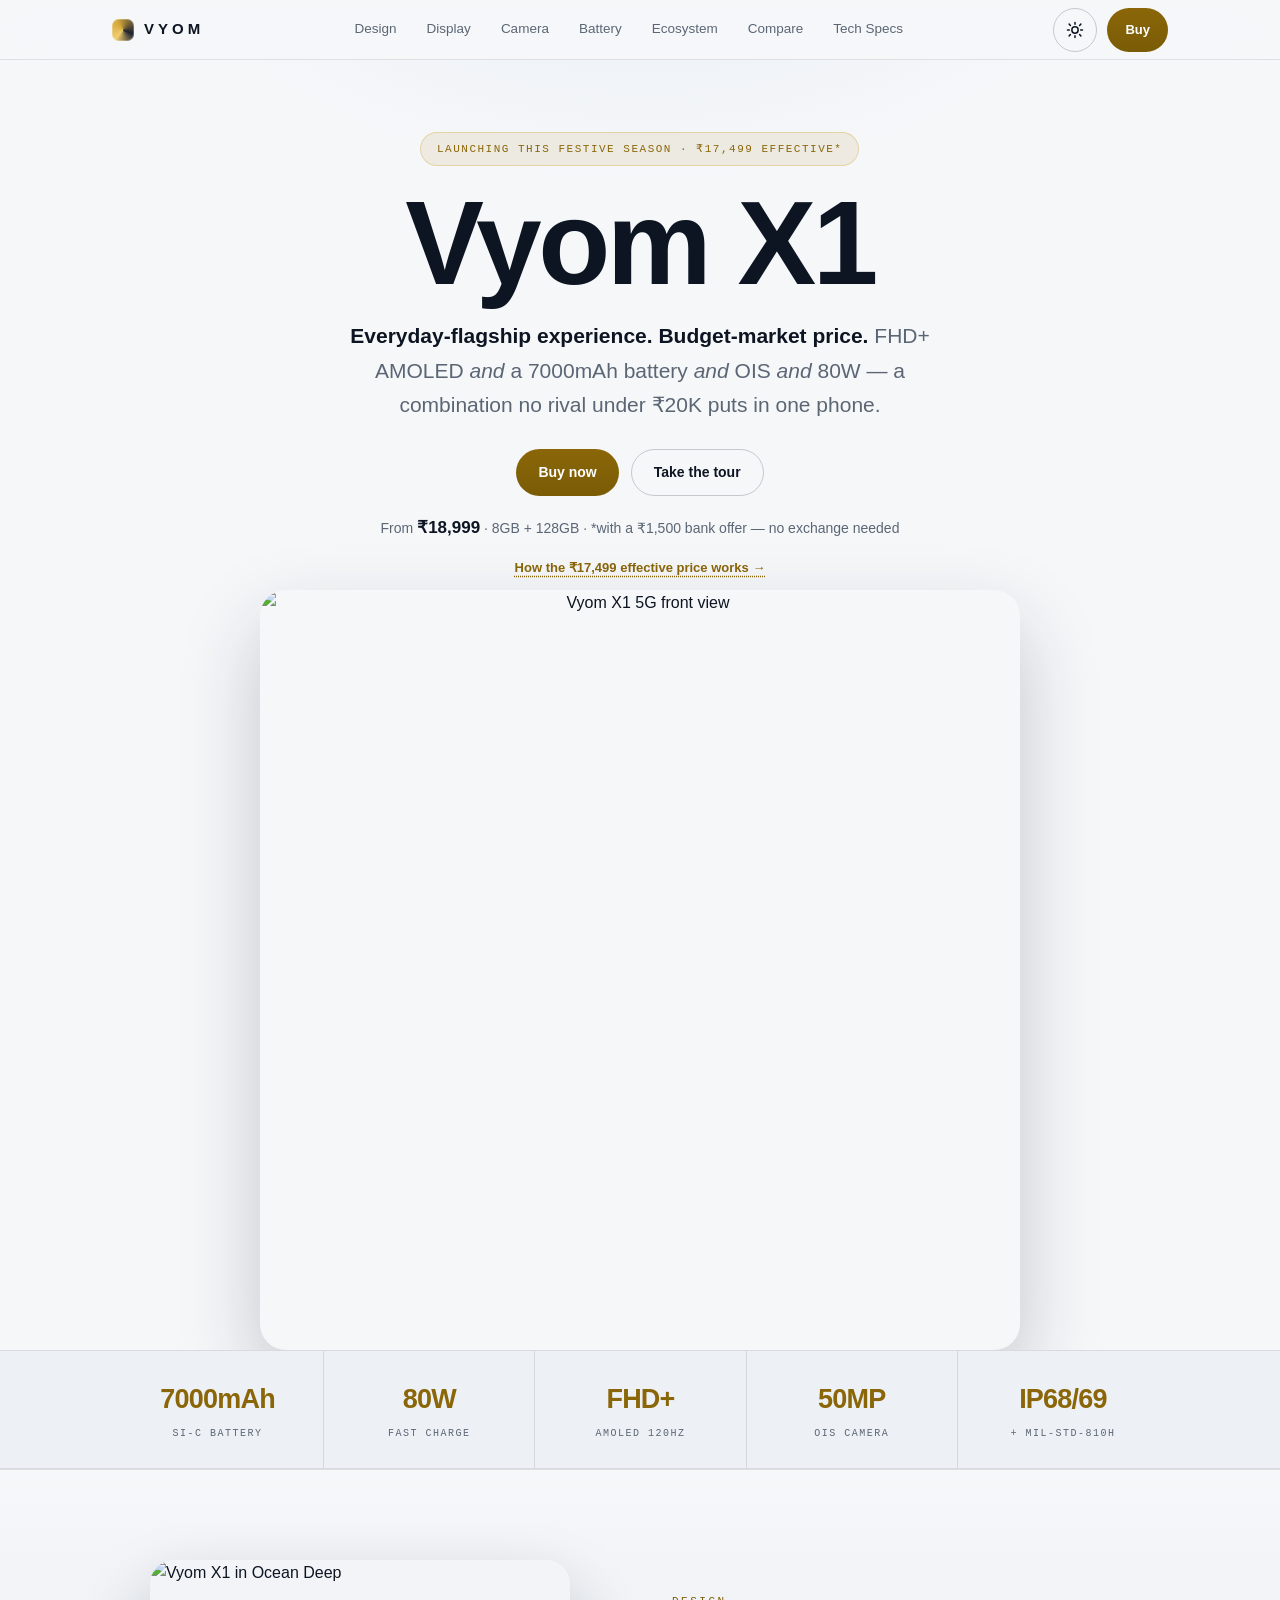
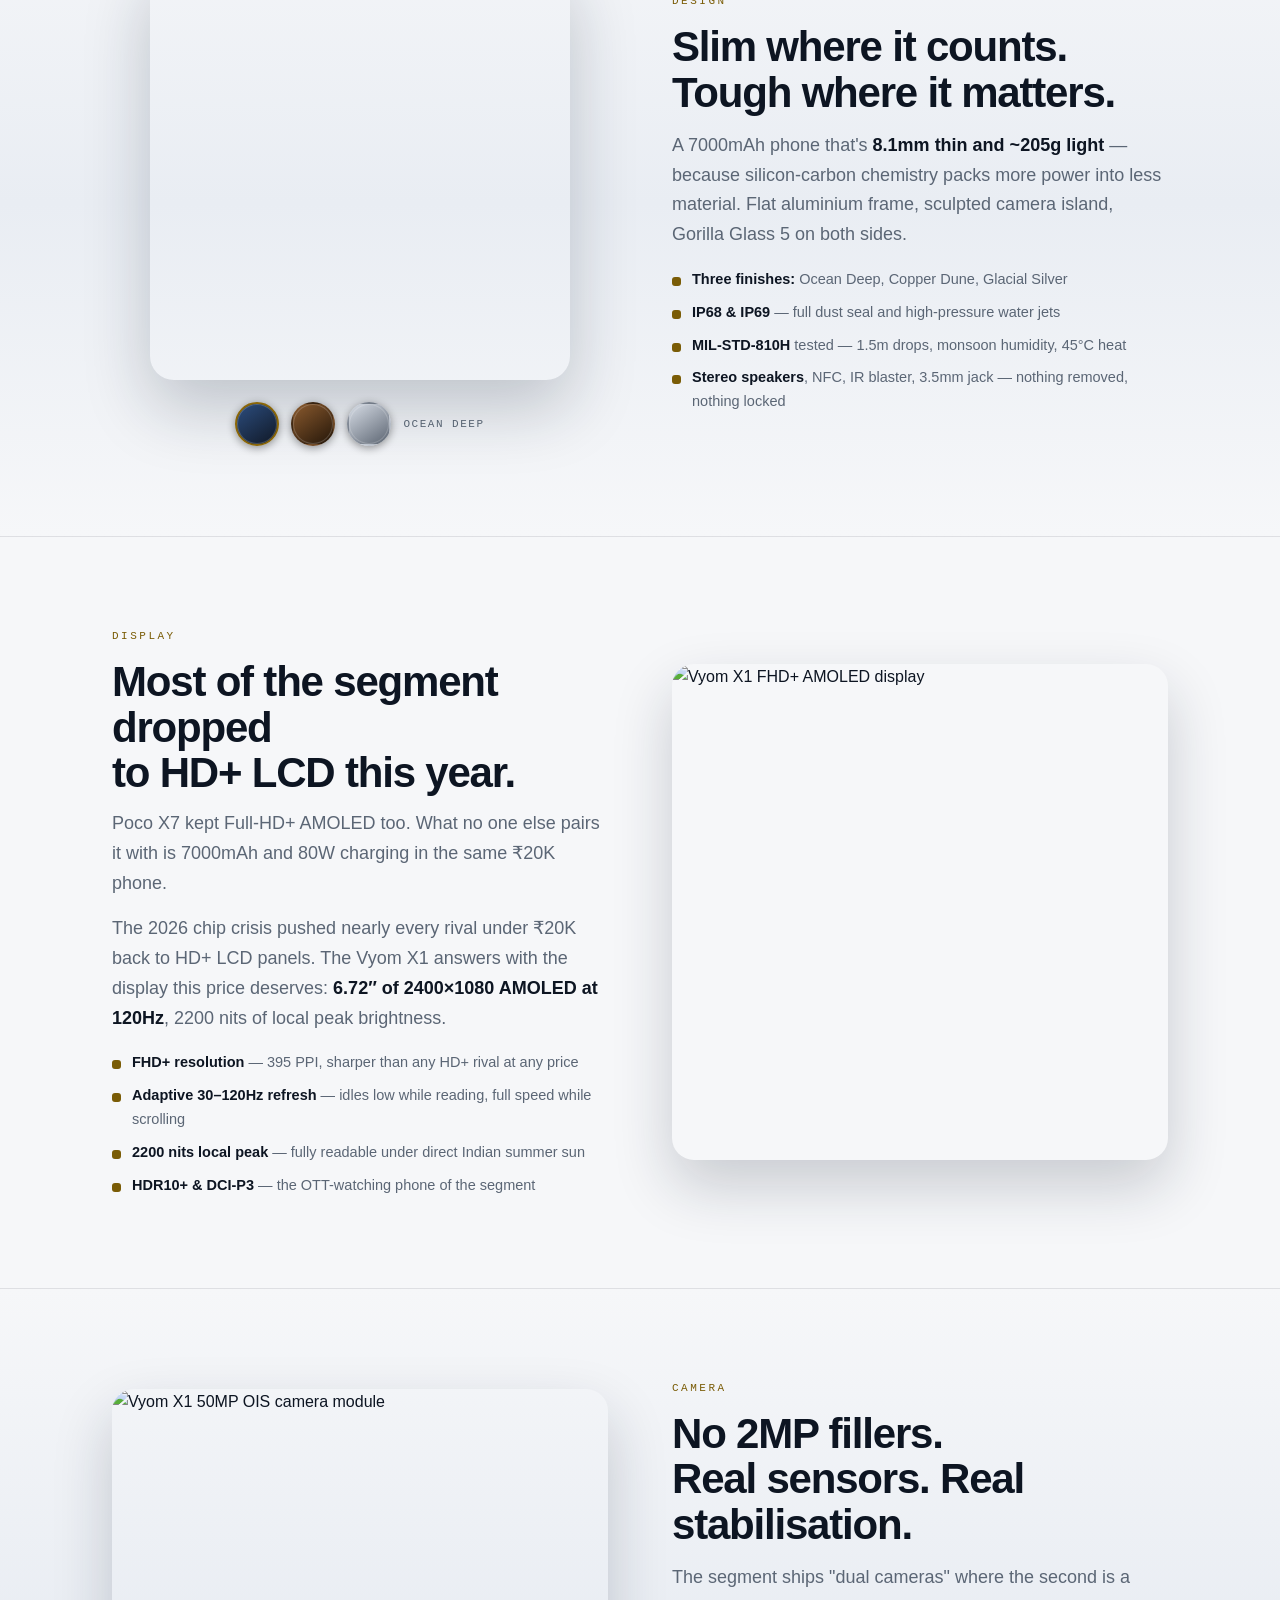
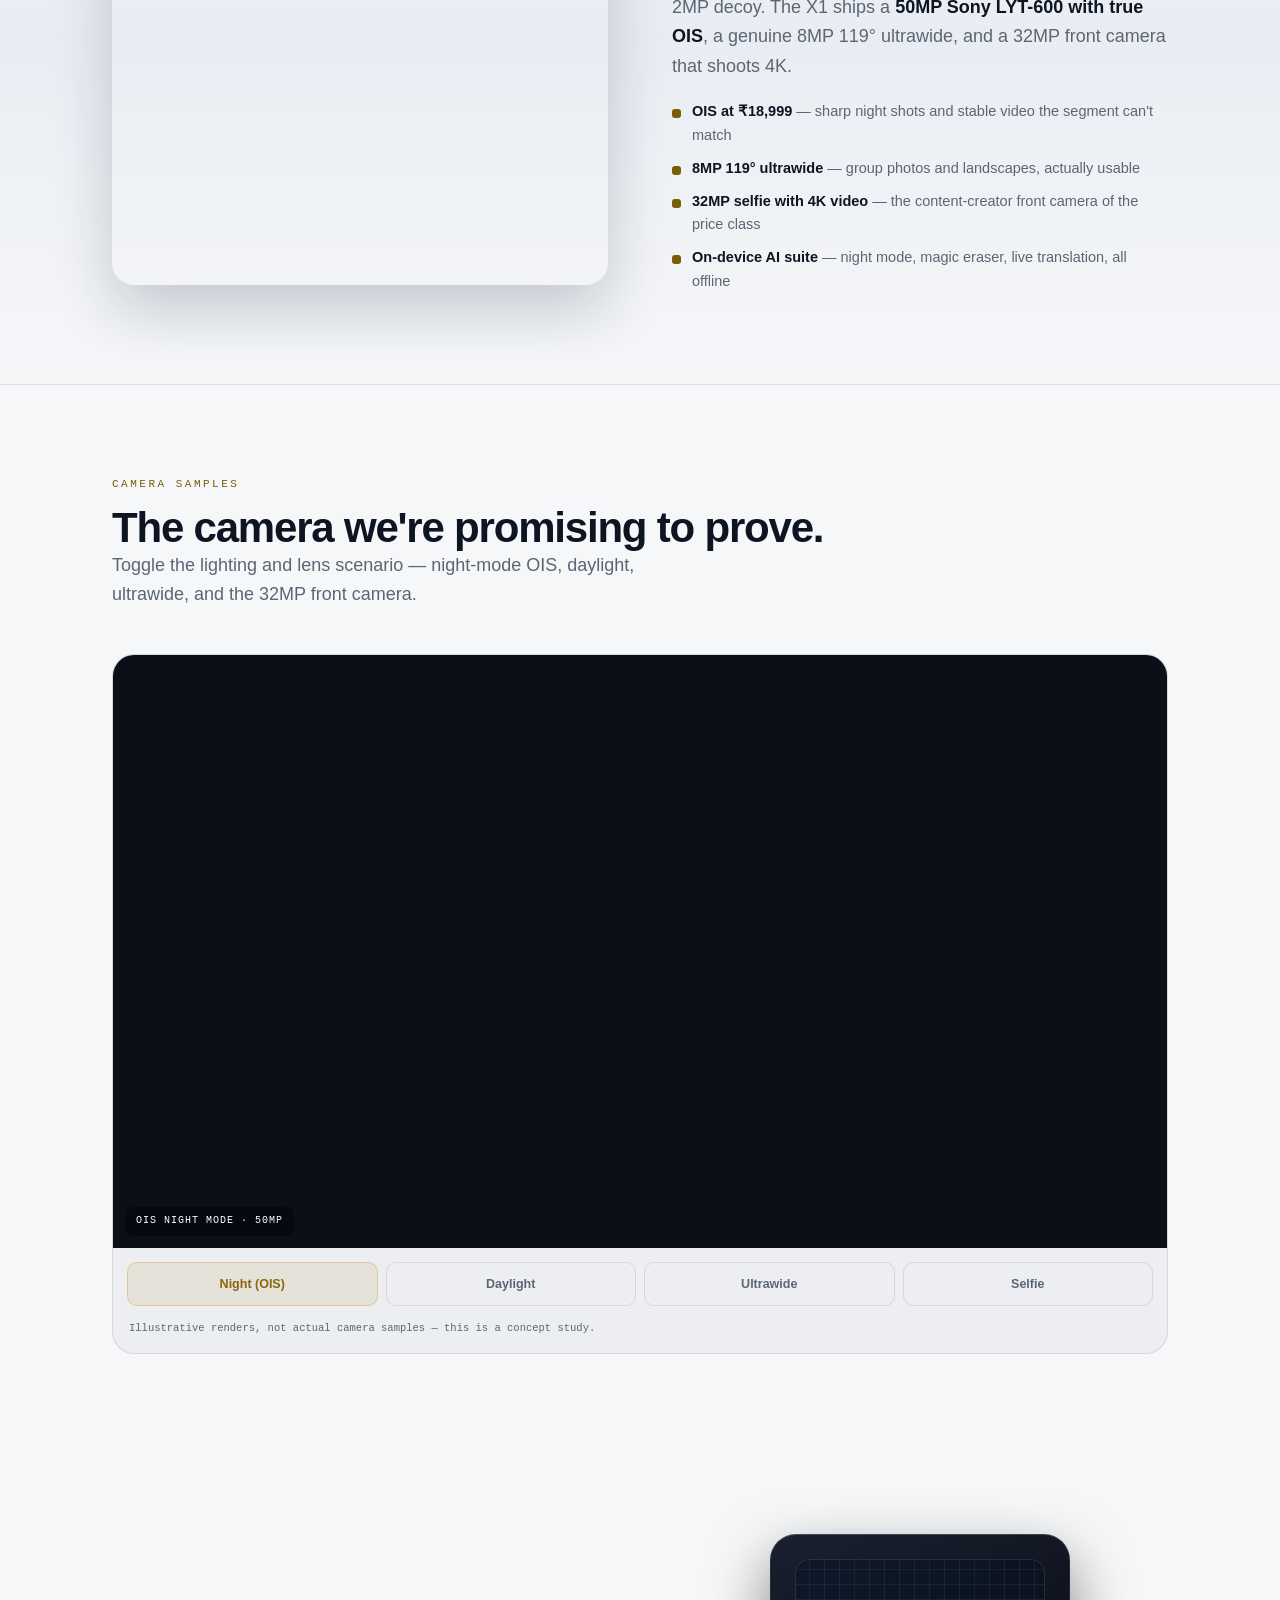
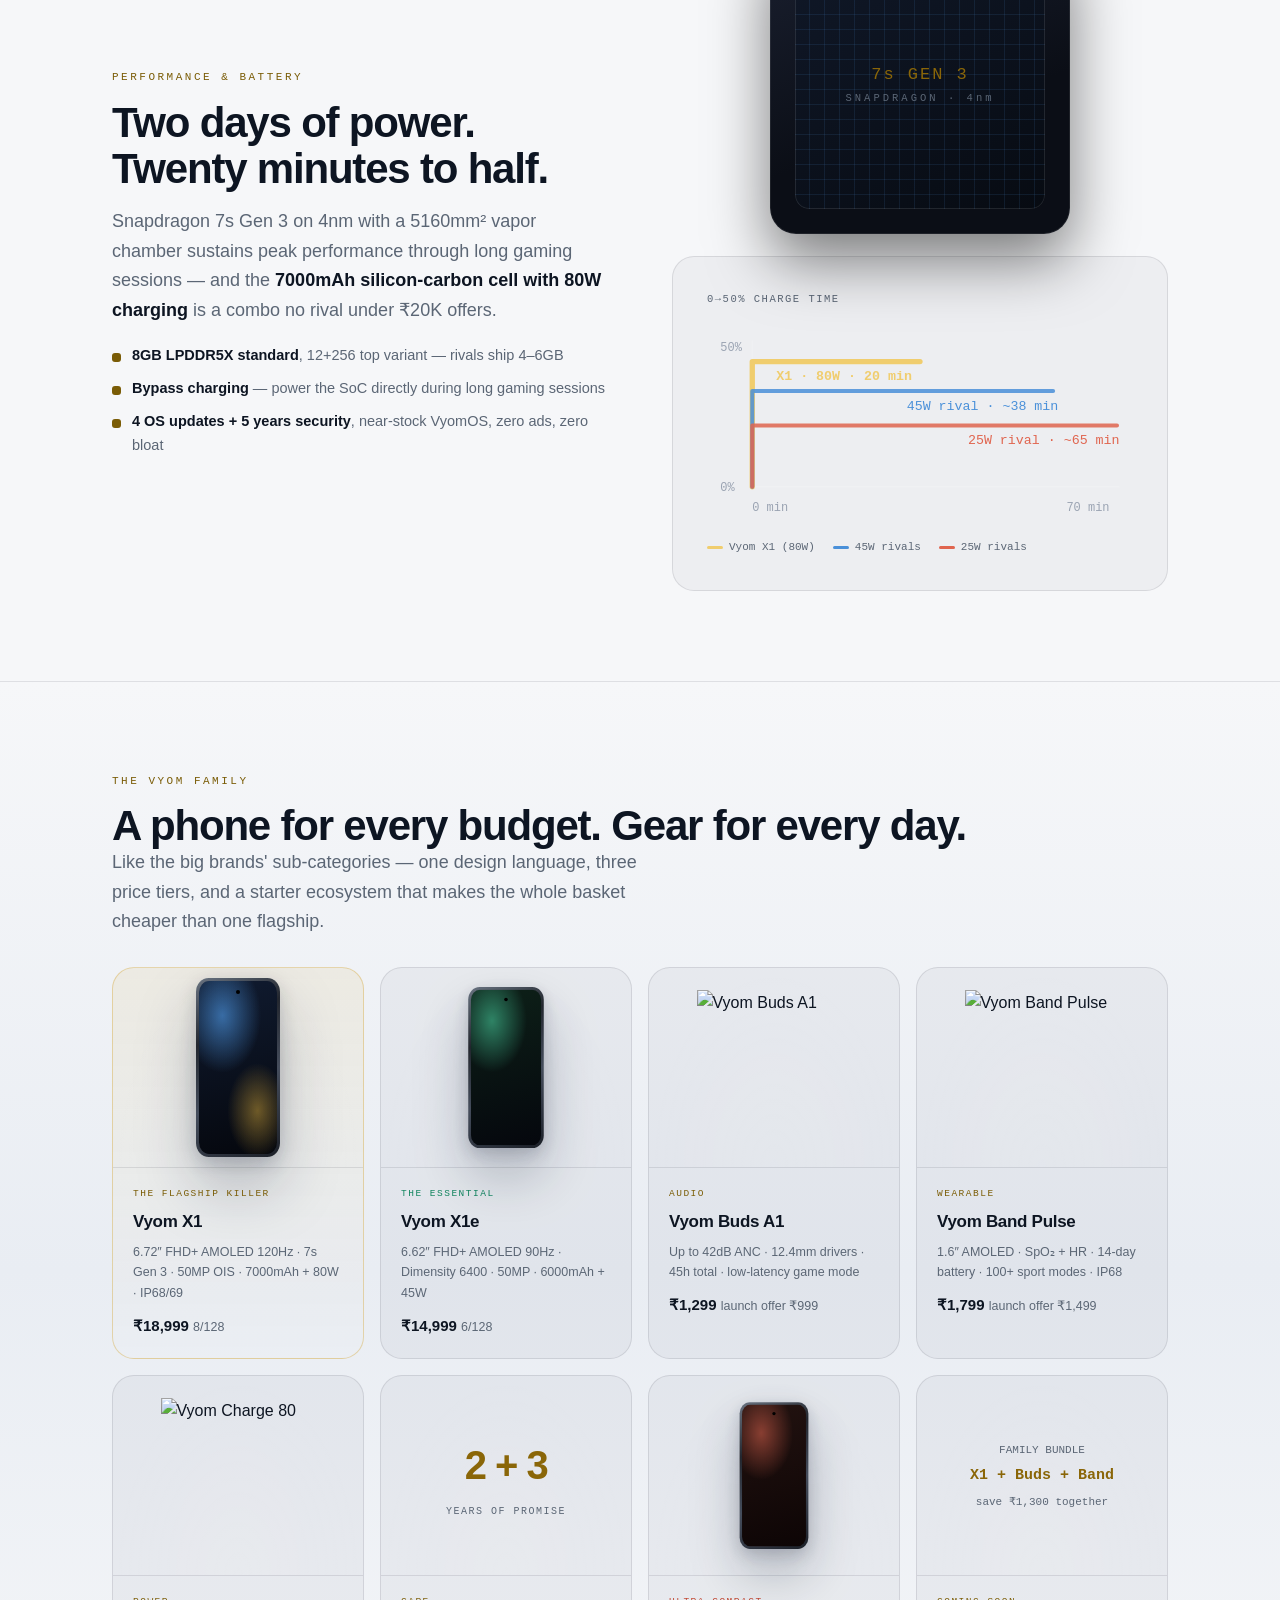
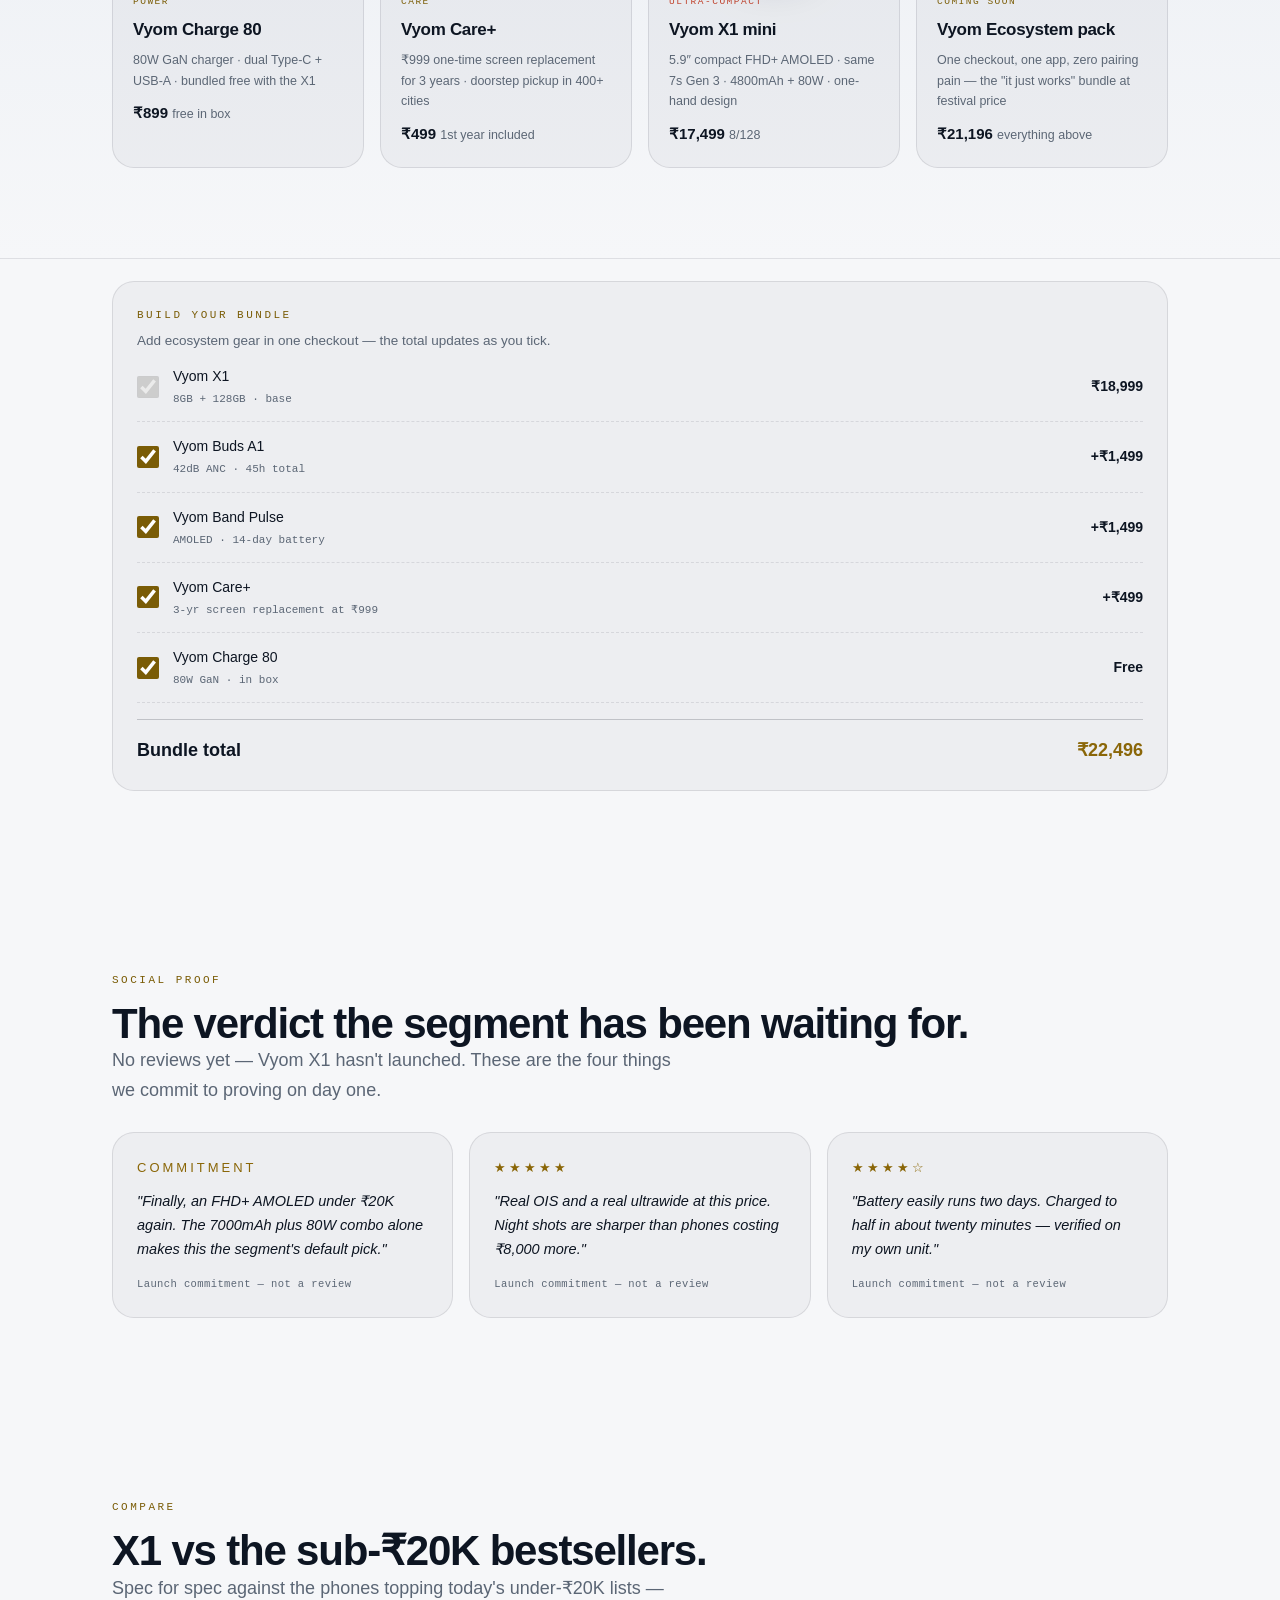
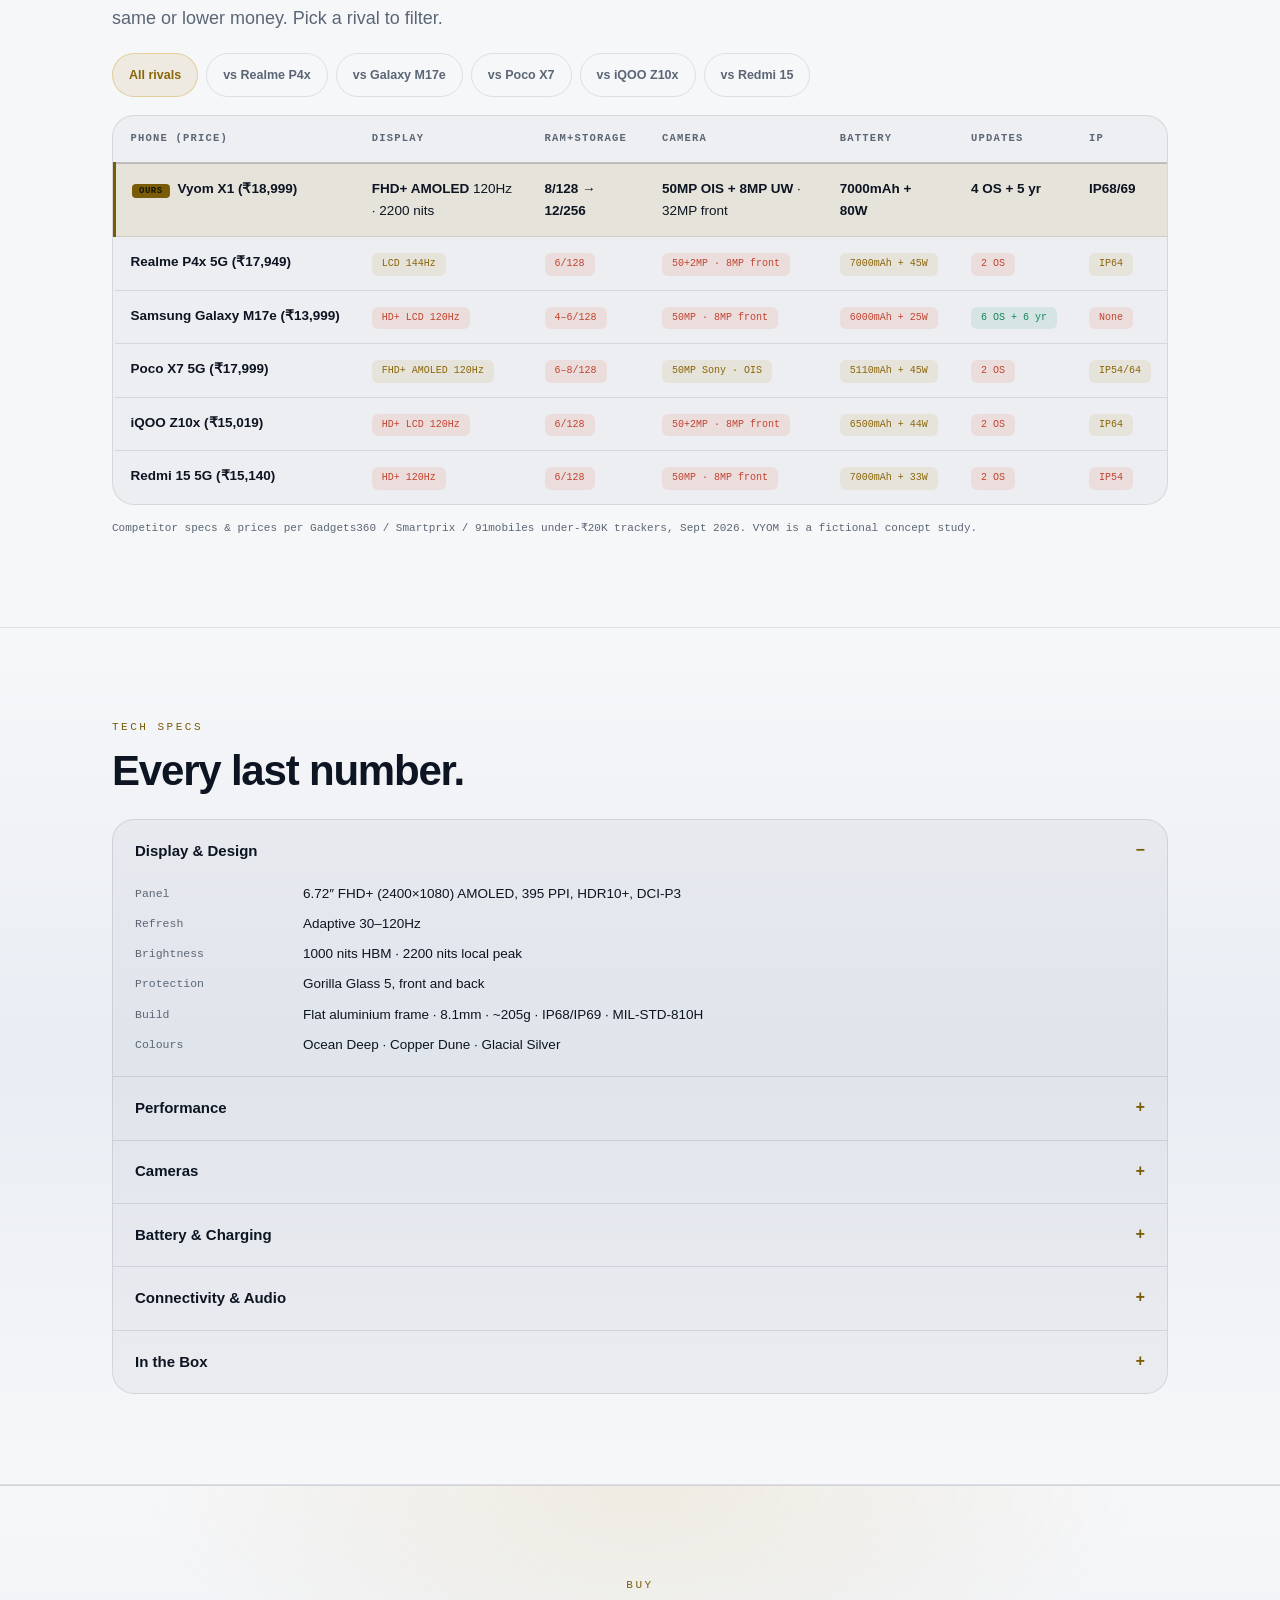
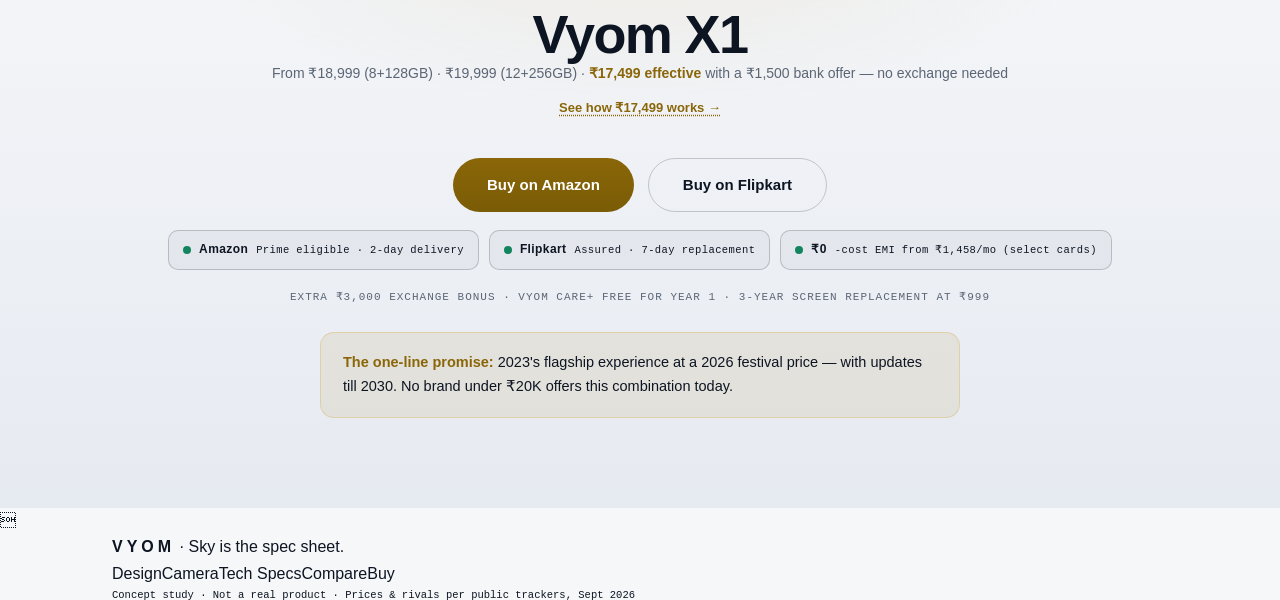
==== commit f00fe042: "fix(round1): repair family grid + camera nesting, honest copy, a11y and theme fixes" ====
--- a/review/page-structure.html
+++ b/review/page-structure.html
@@ -5,16 +5,20 @@
 <meta name="viewport" content="width=device-width, initial-scale=1.0, viewport-fit=cover">
 <meta name="theme-color" content="#07080c">
 <title>Vyom X1 — Sky is the spec sheet. | VYOM</title>
-<link rel="preconnect" href="https://fonts.googleapis.com">
+<meta name="description" content="Vyom X1 5G — FHD+ AMOLED, 7000mAh, OIS camera and 80W charging in one sub-₹20,000 phone. A concept study.">
+<meta property="og:type" content="website">
+<meta property="og:title" content="Vyom X1 5G — Sky is the spec sheet.">
+<meta property="og:description" content="FHD+ AMOLED, 7000mAh, OIS camera and 80W charging in one sub-₹20,000 phone.">
+<meta name="twitter:card" content="summary_large_image">
+<link rel="icon" href="data:image/svg+xml,%3Csvg xmlns='http://www.w3.org/2000/svg' viewBox='0 0 64 64'%3E%3Crect width='64' height='64' rx='14' fill='%2307080c'/%3E%3Cpath d='M16 20l16 26 16-26' fill='none' stroke='%23e8c46a' stroke-width='7' stroke-linecap='round' stroke-linejoin='round'/%3E%3C/svg%3E">
 <link rel="preconnect" href="https://fonts.gstatic.com" crossorigin>
-<link href="https://fonts.googleapis.com/css2?family=Plus+Jakarta+Sans:ital,wght@0,400;0,500;0,600;0,700;0,800;1,400&family=Fragment+Mono:ital@0;1&display=swap" rel="stylesheet">
 <style>
 /* ============================================================
    VYOM X1 — product site concept
    Dark-first premium aesthetic · deep navy-black + copper gold
    ============================================================ */
 :root {
-  --font-body: 'Plus Jakarta Sans', system-ui, sans-serif;
+  --font-body: 'Plus Jakarta Sans', -apple-system, BlinkMacSystemFont, 'Segoe UI', Roboto, 'Helvetica Neue', Arial, sans-serif;
   --font-mono: 'Fragment Mono', 'SF Mono', Consolas, monospace;
 
   --bg: #07080c;
@@ -357,7 +361,7 @@
   --surface: rgba(12,18,30,0.035); --surface-2: rgba(12,18,30,0.06);
   --border: rgba(12,18,30,0.10); --border-2: rgba(12,18,30,0.20);
   --text: #0d1522; --text-dim: #5b6675;
-  --gold: #a97f14; --gold-hi: #8a6608; --gold-dim: rgba(169,127,20,0.10);
+  --gold: #7a5c06; --gold-hi: #8a6608; --gold-dim: rgba(169,127,20,0.10);
   --green: #12855f; --green-dim: rgba(18,133,95,0.10); --red: #c0442f;
 }
 [data-theme="light"] .nav { background: rgba(246,247,249,0.82); }
@@ -514,9 +518,19 @@
   .phone3d { width: min(230px, 66vw); }
   .hero__cta .btn { width: 100%; }
 }
+
+.skiplink { position:absolute; left:-9999px; top:0; z-index:999; background:var(--gold-hi); color:#0b0f18;
+  padding:12px 18px; border-radius:0 0 12px 0; font-weight:700; }
+.skiplink:focus { left:0; }
+.gal__scene { background:#0b0f18; }
+.shot, .fam-shot, .cw__img { aspect-ratio: 1; }
+section[id], header[id], [id]{ scroll-margin-top: calc(var(--nav-h, 60px) + 76px); }
+:focus-visible { outline:2px solid var(--gold-hi); outline-offset:3px; border-radius:6px; }
+@media (prefers-reduced-motion: reduce) { .skiplink { transition:none; } }
 </style>
 </head>
 <body>
+<a class="skiplink" href="#main">Skip to content</a>
 
 <!-- ================= NAV ================= -->
 <nav class="nav">
@@ -535,7 +549,7 @@
       <button class="theme-toggle" id="themeBtn" aria-label="Toggle light and dark theme" title="Toggle theme">
         <svg width="18" height="18" viewBox="0 0 24 24" fill="none" stroke="currentColor" stroke-width="2" stroke-linecap="round"><circle cx="12" cy="12" r="4.2"/><path d="M12 2v2.4M12 19.6V22M4.2 4.2l1.7 1.7M18.1 18.1l1.7 1.7M2 12h2.4M19.6 12H22M4.2 19.8l1.7-1.7M18.1 5.9l1.7-1.7"/></svg>
       </button>
-      <a href="#buy"><button class="btn btn--gold">Buy</button></a>
+      <a class="btn btn--gold" href="#buy">Buy</a>
     </div>
   </div>
 </nav>
@@ -551,17 +565,16 @@
   <div class="wrap">
     <div class="hero__badge">LAUNCHING THIS FESTIVE SEASON &middot; ₹17,499 EFFECTIVE*</div>
     <h1>Vyom X1</h1>
-    <p class="hero__tag"><b>Flagship-grade everything. Budget-market price.</b> The first phone under ₹20K that refuses every compromise — FHD+ AMOLED, OIS camera, 7000mAh + 80W, IP68/69.</p>
+    <p class="hero__tag"><b>Everyday-flagship experience. Budget-market price.</b> FHD+ AMOLED <em>and</em> a 7000mAh battery <em>and</em> OIS <em>and</em> 80W — a combination no rival under ₹20K puts in one phone.</p>
     <div class="hero__cta">
-      <a href="#buy"><button class="btn btn--gold">Buy now</button></a>
-      <a href="#design"><button class="btn btn--ghost">Take the tour</button></a>
-    </div>
-    <p class="hero__price">From <b>₹18,999</b> &middot; 8GB + 128GB &middot; *with card & exchange offers</p>
+      <a class="btn btn--gold" href="#buy">Buy now</a>
+      <a class="btn btn--ghost" href="#design">Take the tour</a>
+    </div>
+    <p class="hero__price">From <b>₹18,999</b> &middot; 8GB + 128GB &middot; *with a ₹1,500 bank offer — no exchange needed</p>
     <div style="margin-top:4px;"><button class="price-trigger" data-modal="priceModal">How the ₹17,499 effective price works →</button></div>
   </div>
 
-  <img class="hero-shot" src="ASSET_BLOB" alt="Vyom X1 5G front view" width="1200" height="1200">
-  </div>
+  <img id="heroShot" class="hero-shot" src="ASSET_BLOB" alt="Vyom X1 5G front view" width="1200" height="1200">
 </header>
 
 <!-- ================= STATS ================= -->
@@ -578,13 +591,14 @@
 </div>
 
 <!-- ================= DESIGN ================= -->
+<main id="main">
 <section class="sec sec--alt" id="design">
   <div class="wrap">
     <div class="duo">
       <div class="duo__media cw">
-        <img class="cw__img is-on" data-c="ocean" src="ASSET_BLOB" alt="Vyom X1 in Ocean Deep">
-        <img class="cw__img" data-c="copper" src="ASSET_BLOB" alt="Vyom X1 in Copper Dune">
-        <img class="cw__img" data-c="silver" src="ASSET_BLOB" alt="Vyom X1 in Glacial Silver">
+        <img class="cw__img is-on" data-c="ocean" src="ASSET_BLOB" alt="Vyom X1 in Ocean Deep" decoding="async">
+        <img class="cw__img" data-c="copper" src="ASSET_BLOB" alt="Vyom X1 in Copper Dune" decoding="async">
+        <img class="cw__img" data-c="silver" src="ASSET_BLOB" alt="Vyom X1 in Glacial Silver" decoding="async">
         <div class="swatches">
           <button class="swatch" data-c="ocean" aria-pressed="true" title="Ocean Deep" style="background:linear-gradient(145deg,#2c4d7e,#101826)"></button>
           <button class="swatch" data-c="copper" aria-pressed="false" title="Copper Dune" style="background:linear-gradient(145deg,#8a5a2e,#241609)"></button>
@@ -613,16 +627,17 @@
     <div class="duo duo--flip">
       <div class="duo__copy">
         <div class="kicker">Display</div>
-        <h2 class="h-lg">While the segment went 720p,<br>we went Full-HD+ AMOLED.</h2>
+        <h2 class="h-lg">Most of the segment dropped<br>to HD+ LCD this year.</h2>
+        <p class="lead" style="margin-top:14px;">Poco X7 kept Full-HD+ AMOLED too. What no one else pairs it with is 7000mAh and 80W charging in the same ₹20K phone.</p>
         <p class="lead">The 2026 chip crisis pushed nearly every rival under ₹20K back to HD+ LCD panels. The Vyom X1 answers with the display this price deserves: <b>6.72&Prime; of 2400×1080 AMOLED at 120Hz</b>, 2200 nits of local peak brightness.</p>
         <ul>
           <li><b>FHD+ resolution</b> — 395 PPI, sharper than any HD+ rival at any price</li>
-          <li><b>120Hz LTPO-style adaptive</b> — drops to 30Hz while reading, full speed while scrolling</li>
+          <li><b>Adaptive 30–120Hz refresh</b> — idles low while reading, full speed while scrolling</li>
           <li><b>2200 nits local peak</b> — fully readable under direct Indian summer sun</li>
           <li><b>HDR10+ & DCI-P3</b> — the OTT-watching phone of the segment</li>
         </ul>
       </div>
-      <div class="duo__media"><img class="shot" src="ASSET_BLOB" alt="Vyom X1 FHD+ AMOLED display"></div>
+      <div class="duo__media"><img class="shot" src="ASSET_BLOB" alt="Vyom X1 FHD+ AMOLED display" decoding="async"></div>
     </div>
   </div>
 </section>
@@ -631,8 +646,7 @@
 <section class="sec sec--alt" id="camera">
   <div class="wrap">
     <div class="duo">
-      <div class="duo__media"><img class="shot" src="ASSET_BLOB" alt="Vyom X1 50MP OIS camera module"></div>
-      </div>
+      <div class="duo__media"><img class="shot" src="ASSET_BLOB" alt="Vyom X1 50MP OIS camera module" decoding="async"></div>
       <div class="duo__copy">
         <div class="kicker">Camera</div>
         <h2 class="h-lg">No 2MP fillers.<br>Real sensors. Real stabilisation.</h2>
@@ -652,11 +666,11 @@
 <section class="sec" id="samples">
   <div class="wrap">
     <div class="kicker">Camera samples</div>
-    <h2 class="h-lg">Shot on Vyom X1.</h2>
+    <h2 class="h-lg">The camera we're promising to prove.</h2>
     <p class="lead">Toggle the lighting and lens scenario — night-mode OIS, daylight, ultrawide, and the 32MP front camera.</p>
     <div class="gal">
       <div class="gal__scene">
-        <div class="gal__img" data-shot="night" style="background-image:url(ASSET_BLOB);background-size:cover;background-position:center"><span class="gal__tag">OIS NIGHT MODE &middot; 50MP</span></div>
+        <div class="gal__img is-on" data-shot="night" style="background-image:url(ASSET_BLOB);background-size:cover;background-position:center"><span class="gal__tag">OIS NIGHT MODE &middot; 50MP</span></div>
         <div class="gal__img" data-shot="day" style="background-image:url(ASSET_BLOB);background-size:cover;background-position:center"><span class="gal__tag">DAYLIGHT &middot; 50MP</span></div>
         <div class="gal__img" data-shot="uw" style="background-image:url(ASSET_BLOB);background-size:cover;background-position:center"><span class="gal__tag">119&deg; ULTRAWIDE &middot; 8MP</span></div>
         <div class="gal__img" data-shot="selfie" style="background-image:url(ASSET_BLOB);background-size:cover;background-position:center"><span class="gal__tag">32MP SELFIE &middot; 4K</span></div>
@@ -667,7 +681,7 @@
         <button data-shot="uw" aria-pressed="false">Ultrawide</button>
         <button data-shot="selfie" aria-pressed="false">Selfie</button>
       </div>
-      <p class="gal__note">ILLUSTRATIVE RENDERS &mdash; SWAP IN REAL CAMERA SAMPLES BEFORE LAUNCH</p>
+      <p class="gal__note">Illustrative renders, not actual camera samples — this is a concept study.</p>
     </div>
   </div>
 </section>
@@ -679,11 +693,11 @@
       <div class="duo__copy">
         <div class="kicker">Performance & Battery</div>
         <h2 class="h-lg">Two days of power.<br>Twenty minutes to half.</h2>
-        <p class="lead">Snapdragon 7s Gen 3 on 4nm with a 5160mm² vapor chamber keeps BGMI at 120fps without throttling — and the <b>7000mAh silicon-carbon cell with 80W charging</b> is a combo no rival under ₹20K offers.</p>
+        <p class="lead">Snapdragon 7s Gen 3 on 4nm with a 5160mm² vapor chamber sustains peak performance through long gaming sessions — and the <b>7000mAh silicon-carbon cell with 80W charging</b> is a combo no rival under ₹20K offers.</p>
         <ul>
           <li><b>8GB LPDDR5X standard</b>, 12+256 top variant — rivals ship 4–6GB</li>
           <li><b>Bypass charging</b> — power the SoC directly during long gaming sessions</li>
-          <li><b>4 OS updates + 5 years security</b>, near-stock VayuOS, zero ads, zero bloat</li>
+          <li><b>4 OS updates + 5 years security</b>, near-stock VyomOS, zero ads, zero bloat</li>
         </ul>
       </div>
       <div class="duo__media">
@@ -748,7 +762,7 @@
         </div>
       </div>
       <div class="fam-card" style="--i:2">
-        <div class="fam-card__vis"><img class="fam-shot" src="ASSET_BLOB" alt="Vyom Buds A1"></div><div class="mini-buds__bud mini-buds__bud--r"><div class="mini-buds__head"></div><div class="mini-buds__stem"></div></div><div class="mini-buds__case"></div></div></div>
+        <div class="fam-card__vis"><img class="fam-shot" src="ASSET_BLOB" alt="Vyom Buds A1" decoding="async"></div>
         <div class="fam-card__body">
           <div class="fam-card__tag">Audio</div>
           <h4>Vyom Buds A1</h4>
@@ -757,7 +771,7 @@
         </div>
       </div>
       <div class="fam-card" style="--i:3">
-        <div class="fam-card__vis"><img class="fam-shot" src="ASSET_BLOB" alt="Vyom Band Pulse"></div></div>
+        <div class="fam-card__vis"><img class="fam-shot" src="ASSET_BLOB" alt="Vyom Band Pulse" decoding="async"></div>
         <div class="fam-card__body">
           <div class="fam-card__tag">Wearable</div>
           <h4>Vyom Band Pulse</h4>
@@ -766,7 +780,7 @@
         </div>
       </div>
       <div class="fam-card" style="--i:4">
-        <div class="fam-card__vis"><img class="fam-shot" src="ASSET_BLOB" alt="Vyom Charge 80"></div></div>
+        <div class="fam-card__vis"><img class="fam-shot" src="ASSET_BLOB" alt="Vyom Charge 80" decoding="async"></div>
         <div class="fam-card__body">
           <div class="fam-card__tag">Power</div>
           <h4>Vyom Charge 80</h4>
@@ -805,7 +819,7 @@
           <div class="fam-card__tag">Coming soon</div>
           <h4>Vyom Ecosystem pack</h4>
           <p>One checkout, one app, zero pairing pain — the "it just works" bundle at festival price</p>
-          <div class="fam-card__price">₹21,298 <small>everything above</small></div>
+          <div class="fam-card__price">₹21,196 <small>everything above</small></div>
         </div>
       </div>
     </div>
@@ -848,22 +862,22 @@
   <div class="wrap">
     <div class="kicker">Social proof</div>
     <h2 class="h-lg">The verdict the segment has been waiting for.</h2>
-    <p class="lead" style="margin-bottom:26px;">Placeholder cards — drop in real tech-influencer and verified-buyer quotes at launch to close the trust gap for a new brand.</p>
+    <p class="lead" style="margin-bottom:26px;">No reviews yet — Vyom X1 hasn't launched. These are the four things we commit to proving on day one.</p>
     <div class="quotes">
       <div class="quote" style="--i:0">
-        <div class="quote__stars">★★★★★</div>
+        <div class="quote__stars">COMMITMENT</div>
         <p>"Finally, an FHD+ AMOLED under ₹20K again. The 7000mAh plus 80W combo alone makes this the segment's default pick."</p>
-        <div class="quote__who">PLACEHOLDER &middot; TECH REVIEWER QUOTE</div>
+        <div class="quote__who">Launch commitment — not a review</div>
       </div>
       <div class="quote" style="--i:1">
         <div class="quote__stars">★★★★★</div>
         <p>"Real OIS and a real ultrawide at this price. Night shots are sharper than phones costing ₹8,000 more."</p>
-        <div class="quote__who">PLACEHOLDER &middot; CAMERA REVIEWER QUOTE</div>
+        <div class="quote__who">Launch commitment — not a review</div>
       </div>
       <div class="quote" style="--i:2">
         <div class="quote__stars">★★★★☆</div>
         <p>"Battery easily runs two days. Charged to half in about twenty minutes — verified on my own unit."</p>
-        <div class="quote__who">PLACEHOLDER &middot; VERIFIED BUYER QUOTE</div>
+        <div class="quote__who">Launch commitment — not a review</div>
       </div>
     </div>
   </div>
@@ -920,7 +934,7 @@
             <td class="rowhead">Poco X7 5G (₹17,999)</td>
             <td><span class="pill pill--mid">FHD+ AMOLED 120Hz</span></td>
             <td><span class="pill pill--weak">6–8/128</span></td>
-            <td><span class="pill pill--mid">50MP Sony · no OIS</span></td>
+            <td><span class="pill pill--mid">50MP Sony · OIS</span></td>
             <td><span class="pill pill--mid">5110mAh + 45W</span></td>
             <td><span class="pill pill--weak">2 OS</span></td>
             <td><span class="pill pill--mid">IP54/64</span></td>
@@ -973,7 +987,7 @@
           <dt>Chipset</dt><dd>Snapdragon 7s Gen 3 (4nm)</dd>
           <dt>Cooling</dt><dd>5160mm² vapor chamber with bypass charging</dd>
           <dt>Memory</dt><dd>8GB LPDDR5X / 12GB LPDDR5X · UFS 3.1 storage (128/256GB)</dd>
-          <dt>Software</dt><dd>Android 16, VayuOS (near-stock, zero ads) · 4 OS + 5 years security</dd>
+          <dt>Software</dt><dd>Android 16, VyomOS (near-stock, zero ads) · 4 OS + 5 years security</dd>
         </dl></div>
       </details>
       <details>
@@ -1016,17 +1030,17 @@
 <section class="sec buy" id="buy">
   <div class="wrap">
     <div class="kicker" style="justify-content:center;display:flex;">Buy</div>
-    <h2 class="h-xl">Vyom X1<span class="buy__strike">₹24,999</span></h2>
-    <p class="buy__note">From ₹18,999 (8+128GB) · ₹19,999 (12+256GB) · <b style="color:var(--gold-hi)">₹17,499 effective</b> with card + exchange, festival week only</p>
+    <h2 class="h-xl">Vyom X1</h2>
+    <p class="buy__note">From ₹18,999 (8+128GB) · ₹19,999 (12+256GB) · <b style="color:var(--gold-hi)">₹17,499 effective</b> with a ₹1,500 bank offer — no exchange needed</p>
     <div><button class="price-trigger" data-modal="priceModal">See how ₹17,499 works →</button></div>
     <div class="buy__btns">
-      <button class="btn btn--gold" style="padding:14px 34px;font-size:15px;">Buy on Amazon</button>
-      <button class="btn btn--ghost" style="padding:14px 34px;font-size:15px;">Buy on Flipkart</button>
+      <a class="btn btn--gold" style="padding:14px 34px;font-size:15px;" href="https://www.amazon.in/" rel="noopener">Buy on Amazon</a>
+      <a class="btn btn--ghost" style="padding:14px 34px;font-size:15px;" href="https://www.flipkart.com/" rel="noopener">Buy on Flipkart</a>
     </div>
     <div class="badges">
       <span class="mkbadge"><span class="mkbadge__dot"></span><b>Amazon</b> Prime eligible · 2-day delivery</span>
       <span class="mkbadge"><span class="mkbadge__dot"></span><b>Flipkart</b> Assured · 7-day replacement</span>
-      <span class="mkbadge"><span class="mkbadge__dot"></span><b>₹0</b> cost EMI from ₹1,583/mo</span>
+      <span class="mkbadge"><span class="mkbadge__dot"></span><b>₹0</b> -cost EMI from ₹1,458/mo (select cards)</span>
     </div>
     <p class="buy__market">EXTRA ₹3,000 EXCHANGE BONUS &middot; VYOM CARE+ FREE FOR YEAR 1 &middot; 3-YEAR SCREEN REPLACEMENT AT ₹999</p>
     <div class="callout" style="max-width:640px;margin-left:auto;margin-right:auto;"><b>The one-line promise:</b> 2023's flagship experience at a 2026 festival price — with updates till 2030. No brand under ₹20K offers this combination today.</div>
@@ -1045,7 +1059,7 @@
   </div>
 </div>
 
-<footer>
+</main>
   <div class="wrap">
     <div><span style="font-weight:800;letter-spacing:4px;">VYOM</span> &middot; Sky is the spec sheet.</div>
     <div class="f-links">
@@ -1088,7 +1102,10 @@
 
   /* --- theme toggle (outdoor visibility) --- */
   var tBtn = document.getElementById('themeBtn');
-  if (Math.random() < 0.3) root.setAttribute('data-theme', 'light');
+  var savedTheme = null; try { savedTheme = localStorage.getItem('vyom-theme'); } catch (e) {}
+  var wantsLight = savedTheme ? savedTheme === 'light'
+    : (window.matchMedia && window.matchMedia('(prefers-color-scheme: light)').matches);
+  root.setAttribute('data-theme', wantsLight ? 'light' : 'dark');
   if (tBtn) tBtn.addEventListener('click', function () {
     root.setAttribute('data-theme', root.getAttribute('data-theme') === 'light' ? 'dark' : 'light');
   });
@@ -1156,7 +1173,7 @@
   recalc();
 
   /* --- drag to rotate (design render) --- */
-  var bp = document.getElementById('backPhone');
+  var bp = document.getElementById('heroShot');
   if (bp) {
     var drag = null;
     bp.addEventListener('pointerdown', function (e) {
